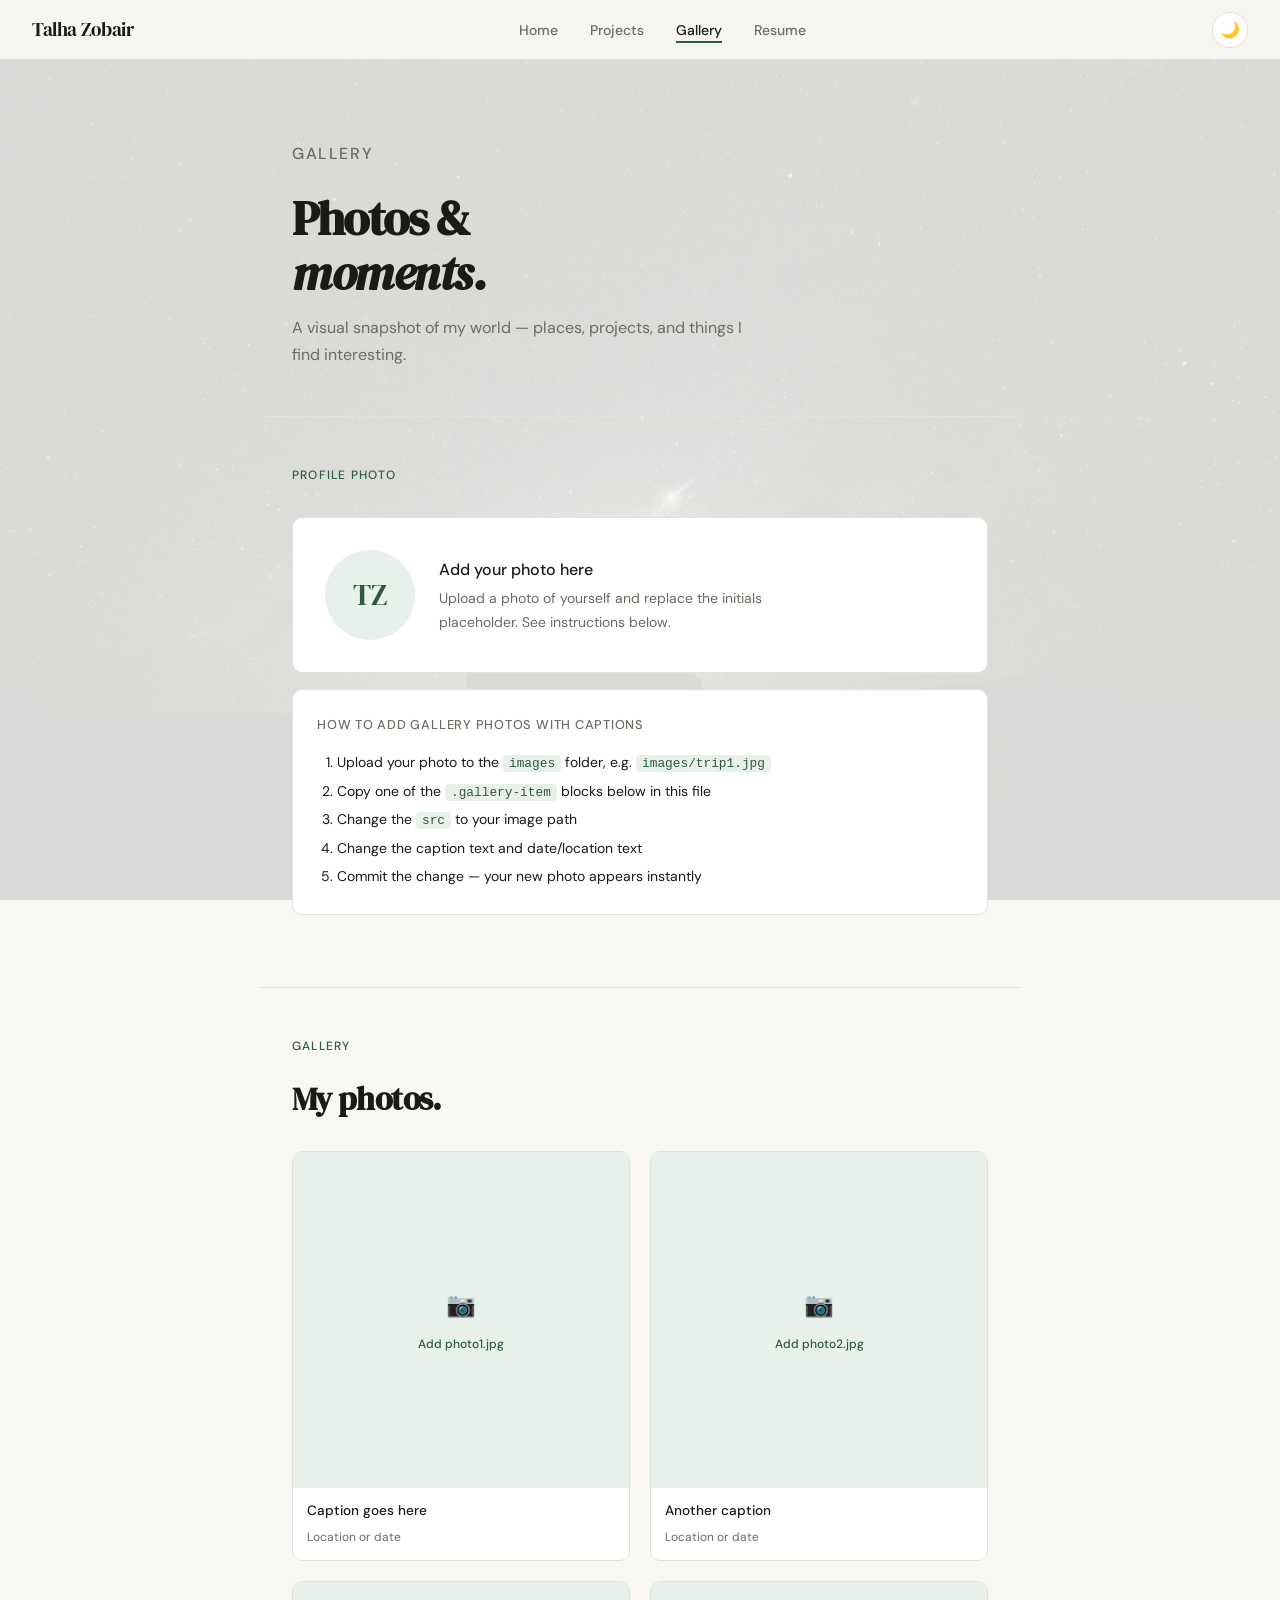
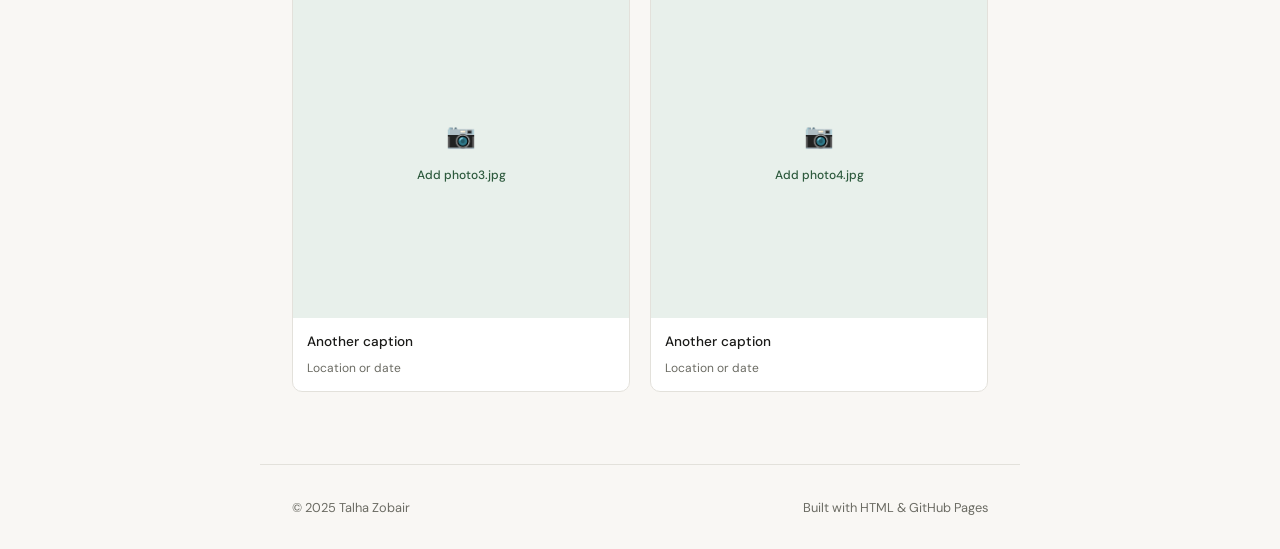
==== gallery.html @ 84e60049 "Add files via upload" ====
<!DOCTYPE html>
<html lang="en">
<head>
  <meta charset="UTF-8"/>
  <meta name="viewport" content="width=device-width, initial-scale=1.0"/>
  <title>Gallery — Talha Zobair</title>
  <link rel="preconnect" href="https://fonts.googleapis.com">
  <link href="https://fonts.googleapis.com/css2?family=DM+Serif+Display:ital@0;1&family=DM+Sans:opsz,wght@9..40,300;9..40,400;9..40,500&display=swap" rel="stylesheet">
  <link rel="stylesheet" href="style.css">
  <style>
    .gallery-grid {
      display: grid;
      grid-template-columns: repeat(auto-fill, minmax(220px, 1fr));
      gap: 1.25rem; margin-top: 2rem;
    }
    .gallery-item {
      background: var(--surface);
      border: 1px solid var(--border);
      border-radius: var(--radius);
      overflow: hidden;
      cursor: pointer;
      transition: transform 0.25s, border-color 0.2s;
    }
    .gallery-item:hover { transform: translateY(-3px); border-color: var(--accent); }
    .gallery-item .photo-box { aspect-ratio: 1; overflow: hidden; }
    .gallery-item img { width: 100%; height: 100%; object-fit: cover; display: block; }
    .gallery-caption { padding: 0.7rem 0.9rem; }
    .gallery-caption p { font-size: 0.85rem; color: var(--text); font-weight: 500; }
    .gallery-caption span { font-size: 0.75rem; color: var(--muted); }

    .gallery-placeholder {
      width: 100%; height: 100%;
      display: flex; flex-direction: column;
      align-items: center; justify-content: center;
      background: var(--accent-light); gap: 8px;
    }
    .gallery-placeholder span { font-size: 1.5rem; }
    .gallery-placeholder p { font-size: 0.75rem; color: var(--accent); font-weight: 500; }

    /* LIGHTBOX */
    .lightbox {
      display: none; position: fixed; inset: 0;
      background: rgba(0,0,0,0.88); z-index: 500;
      align-items: center; justify-content: center; padding: 2rem;
      flex-direction: column; gap: 1rem;
    }
    .lightbox.open { display: flex; }
    .lightbox img { max-width: 90vw; max-height: 78vh; border-radius: var(--radius); }
    .lightbox-caption { color: white; text-align: center; font-size: 0.95rem; max-width: 600px; }
    .lightbox-caption span { color: #aaa; font-size: 0.8rem; display: block; margin-top: 4px; }
    .lightbox-close {
      position: absolute; top: 1.5rem; right: 1.5rem;
      background: none; border: none; color: white;
      font-size: 1.5rem; cursor: pointer; padding: 4px;
    }

    .profile-section {
      background: var(--surface); border: 1px solid var(--border);
      border-radius: var(--radius); padding: 2rem;
      margin-top: 2rem; display: flex;
      align-items: center; gap: 1.5rem; flex-wrap: wrap;
    }
    .profile-initials {
      width: 90px; height: 90px; border-radius: 50%;
      background: var(--accent-light); flex-shrink: 0;
      display: flex; align-items: center; justify-content: center;
      font-family: 'DM Serif Display', serif;
      font-size: 1.8rem; color: var(--accent);
    }
    .profile-section-text h3 { font-size: 1rem; font-weight: 500; margin-bottom: 4px; }
    .profile-section-text p { font-size: 0.875rem; color: var(--muted); max-width: 380px; }
    .how-to {
      background: var(--surface); border: 1px solid var(--border);
      border-radius: var(--radius); padding: 1.5rem; margin-top: 1rem;
    }
    .how-to h4 { font-size: 0.8rem; font-weight: 500; letter-spacing: 0.06em; text-transform: uppercase; color: var(--muted); margin-bottom: 0.75rem; }
    .how-to ol { padding-left: 1.25rem; font-size: 0.875rem; color: var(--text); line-height: 2; }
    .how-to code { background: var(--accent-light); color: var(--accent); padding: 1px 6px; border-radius: 4px; font-size: 0.8rem; }
  </style>
</head>
<body>

  <nav>
    <a href="index.html" class="nav-logo">Talha Zobair</a>
    <ul class="nav-links" id="nav-links">
      <li><a href="index.html">Home</a></li>
      <li><a href="projects.html">Projects</a></li>
      <li><a href="gallery.html" class="active">Gallery</a></li>
      <li><a href="resume.html">Resume</a></li>
    </ul>
    <div class="nav-right">
      <button class="theme-toggle" id="theme-toggle" aria-label="Toggle dark mode">🌙</button>
      <button class="menu-toggle" id="menu-toggle" aria-label="Toggle menu">
        <span></span><span></span><span></span>
      </button>
    </div>
  </nav>

  <div class="page-transition" id="page-transition"></div>

  <div class="lightbox" id="lightbox">
    <button class="lightbox-close" id="lb-close">✕</button>
    <img src="" id="lb-img" alt="Photo"/>
    <div class="lightbox-caption" id="lb-caption"></div>
  </div>

  <main class="fade-in">

    <div class="page-hero">
      <p class="section-label">Gallery</p>
      <h1>Photos &<br><em>moments.</em></h1>
      <p>A visual snapshot of my world — places, projects, and things I find interesting.</p>
    </div>

    <section style="border-top: 1px solid var(--border); padding-top: 3rem;">
      <p class="section-label">Profile photo</p>
      <div class="profile-section">
        <!-- REPLACE with: <img src="images/me.jpg" class="profile-photo" alt="Talha"> -->
        <div class="profile-initials">TZ</div>
        <div class="profile-section-text">
          <h3>Add your photo here</h3>
          <p>Upload a photo of yourself and replace the initials placeholder. See instructions below.</p>
        </div>
      </div>

      <div class="how-to reveal">
        <h4>How to add gallery photos with captions</h4>
        <ol>
          <li>Upload your photo to the <code>images</code> folder, e.g. <code>images/trip1.jpg</code></li>
          <li>Copy one of the <code>.gallery-item</code> blocks below in this file</li>
          <li>Change the <code>src</code> to your image path</li>
          <li>Change the caption text and date/location text</li>
          <li>Commit the change — your new photo appears instantly</li>
        </ol>
      </div>
    </section>

    <section style="border-top: 1px solid var(--border); padding-top: 3rem;">
      <p class="section-label">Gallery</p>
      <h2>My photos.</h2>

      <div class="gallery-grid">

        <!-- EXAMPLE GALLERY ITEM — copy this block to add more photos -->
        <div class="gallery-item reveal" onclick="openLightbox('images/photo1.jpg', 'Caption goes here', 'Location or date')">
          <div class="photo-box">
            <img src="images/photo1.jpg" alt="Caption goes here"
                 onerror="this.parentElement.innerHTML='<div class=&quot;gallery-placeholder&quot;><span>📷</span><p>Add photo1.jpg</p></div>'">
          </div>
          <div class="gallery-caption">
            <p>Caption goes here</p>
            <span>Location or date</span>
          </div>
        </div>

        <div class="gallery-item reveal" onclick="openLightbox('images/photo2.jpg', 'Another caption', 'Location or date')">
          <div class="photo-box">
            <img src="images/photo2.jpg" alt="Another caption"
                 onerror="this.parentElement.innerHTML='<div class=&quot;gallery-placeholder&quot;><span>📷</span><p>Add photo2.jpg</p></div>'">
          </div>
          <div class="gallery-caption">
            <p>Another caption</p>
            <span>Location or date</span>
          </div>
        </div>

        <div class="gallery-item reveal" onclick="openLightbox('images/photo3.jpg', 'Another caption', 'Location or date')">
          <div class="photo-box">
            <img src="images/photo3.jpg" alt="Another caption"
                 onerror="this.parentElement.innerHTML='<div class=&quot;gallery-placeholder&quot;><span>📷</span><p>Add photo3.jpg</p></div>'">
          </div>
          <div class="gallery-caption">
            <p>Another caption</p>
            <span>Location or date</span>
          </div>
        </div>

        <div class="gallery-item reveal" onclick="openLightbox('images/photo4.jpg', 'Another caption', 'Location or date')">
          <div class="photo-box">
            <img src="images/photo4.jpg" alt="Another caption"
                 onerror="this.parentElement.innerHTML='<div class=&quot;gallery-placeholder&quot;><span>📷</span><p>Add photo4.jpg</p></div>'">
          </div>
          <div class="gallery-caption">
            <p>Another caption</p>
            <span>Location or date</span>
          </div>
        </div>

      </div>
    </section>

  </main>

  <footer>
    <span>© 2025 Talha Zobair</span>
    <span>Built with HTML & GitHub Pages</span>
  </footer>

  <script src="main.js"></script>
  <script>
    function openLightbox(src, caption, meta) {
      document.getElementById('lb-img').src = src;
      document.getElementById('lb-caption').innerHTML = caption + '<span>' + meta + '</span>';
      document.getElementById('lightbox').classList.add('open');
    }
    document.getElementById('lb-close').addEventListener('click', () => {
      document.getElementById('lightbox').classList.remove('open');
    });
    document.getElementById('lightbox').addEventListener('click', function(e) {
      if (e.target === this) this.classList.remove('open');
    });
  </script>
</body>
</html>
---- style.css ----
*, *::before, *::after { box-sizing: border-box; margin: 0; padding: 0; }

:root {
  --bg: #f9f7f4;
  --surface: #ffffff;
  --text: #1a1a18;
  --muted: #6b6b63;
  --accent: #2d5a3d;
  --accent-light: #e8f0eb;
  --border: #e3e1db;
  --radius: 10px;
}

[data-theme="dark"] {
  --bg: #15171a;
  --surface: #1d2024;
  --text: #f0efec;
  --muted: #9a9a93;
  --accent: #5fae7f;
  --accent-light: #213027;
  --border: #2c2f34;
}

body { transition: background-color 0.3s ease, color 0.3s ease; }
.nav-logo, h2, .hero-text h1, .page-hero h1, .project-card h3,
.resume-section h3, .about-card, .skill-item, .project-card,
.contact-inner, nav { transition: background-color 0.3s ease, border-color 0.3s ease, color 0.3s ease; }

/* THEME TOGGLE BUTTON */
.theme-toggle {
  background: var(--surface);
  border: 1px solid var(--border);
  border-radius: 100px;
  width: 36px; height: 36px;
  display: flex; align-items: center; justify-content: center;
  cursor: pointer;
  font-size: 16px;
  margin-left: 1.25rem;
  flex-shrink: 0;
  transition: border-color 0.2s, transform 0.2s;
}
.theme-toggle:hover { border-color: var(--accent); transform: rotate(15deg); }
.nav-right { display: flex; align-items: center; }

html { scroll-behavior: smooth; }

body {
  color: var(--text);
  font-family: 'DM Sans', sans-serif;
  font-weight: 400;
  line-height: 1.7;
  font-size: 16px;
  overflow-x: hidden;
  background-color: var(--bg);
  background-image: url('images/bg.jpg');
  background-size: cover;
  background-position: center;
  background-attachment: fixed;
  background-repeat: no-repeat;
}

body::before {
  content: '';
  position: fixed; inset: 0;
  background: rgba(249, 247, 244, 0.88);
  z-index: 0;
  pointer-events: none;
}
nav, main, footer { position: relative; z-index: 1; }

.page-transition {
  position: fixed; inset: 0;
  background: rgba(249,247,244,0.95);
  z-index: 9999; opacity: 0; pointer-events: none;
  transition: opacity 0.22s ease;
}
.page-transition.fading { opacity: 1; pointer-events: all; }

.fade-in { animation: fadeUp 0.45s ease 0.1s both; }
@keyframes fadeUp { from { opacity: 0; transform: translateY(14px); } to { opacity: 1; transform: none; } }

.reveal { opacity: 0; transform: translateY(20px); transition: opacity 0.5s ease, transform 0.5s ease; }
.reveal.visible { opacity: 1; transform: none; }

/* NAV */
nav {
  position: sticky; top: 0;
  background: rgba(249,247,244,0.93);
  backdrop-filter: blur(14px);
  border-bottom: 1px solid var(--border);
  z-index: 100; padding: 0 2rem;
  display: flex; align-items: center; justify-content: space-between;
  height: 60px;
}
.nav-logo { font-family: 'DM Serif Display', serif; font-size: 1.2rem; color: var(--text); text-decoration: none; letter-spacing: -0.02em; }
.nav-links { display: flex; gap: 2rem; list-style: none; }
.nav-links a { font-size: 0.875rem; font-weight: 500; color: var(--muted); text-decoration: none; transition: color 0.2s; position: relative; padding-bottom: 2px; }
.nav-links a::after { content: ''; position: absolute; bottom: -2px; left: 0; width: 0; height: 1.5px; background: var(--accent); transition: width 0.25s ease; }
.nav-links a:hover, .nav-links a.active { color: var(--text); }
.nav-links a.active::after, .nav-links a:hover::after { width: 100%; }

/* HERO — two column: text left, big photo right */
.hero { max-width: 980px; margin: 0 auto; padding: 6rem 2rem 5rem; }
.hero-flex {
  display: flex;
  align-items: center;
  justify-content: space-between;
  gap: 3rem;
}
.hero-text { flex: 1; min-width: 280px; }

.hero-tag {
  display: inline-flex; align-items: center; gap: 6px;
  font-size: 0.8rem; font-weight: 500;
  color: var(--accent); background: var(--accent-light);
  padding: 4px 12px; border-radius: 100px; margin-bottom: 1.5rem;
}
.hero-tag::before { content: ''; width: 6px; height: 6px; border-radius: 50%; background: var(--accent); }

.hero-text h1 {
  font-family: 'DM Serif Display', serif;
  font-size: clamp(2.4rem, 5vw, 3.6rem);
  line-height: 1.1; letter-spacing: -0.03em;
  color: var(--text); margin-bottom: 1rem;
}
.hero-text h1 em { font-style: italic; color: var(--accent); }

.hero-subtitle { font-size: 1.1rem; color: var(--text); margin-bottom: 0.5rem; font-weight: 400; min-height: 1.8rem; }
.cursor { display: inline-block; color: var(--accent); animation: blink 0.8s step-end infinite; font-weight: 300; }
@keyframes blink { 50% { opacity: 0; } }
.hero-desc { font-size: 1rem; color: var(--muted); max-width: 460px; margin-bottom: 2rem; line-height: 1.8; }
.hero-cta { display: flex; gap: 12px; flex-wrap: wrap; }

/* Large photo on the right */
.hero-photo-wrap {
  width: 230px; height: 230px;
  flex-shrink: 0;
  position: relative;
}
.hero-photo {
  width: 100%; height: 100%;
  border-radius: 50%;
  object-fit: cover;
  border: 4px solid var(--accent);
  box-shadow: 0 12px 30px rgba(45, 90, 61, 0.18);
  display: block;
}
.hero-photo-placeholder {
  display: none;
  width: 100%; height: 100%;
  border-radius: 50%;
  background: var(--accent-light);
  border: 4px solid var(--accent);
  align-items: center; justify-content: center;
  font-family: 'DM Serif Display', serif;
  font-size: 3rem; color: var(--accent);
  box-shadow: 0 12px 30px rgba(45, 90, 61, 0.18);
}

@media (max-width: 720px) {
  .hero-flex { flex-direction: column-reverse; text-align: center; gap: 2rem; }
  .hero-desc { margin-left: auto; margin-right: auto; }
  .hero-cta { justify-content: center; }
  .hero-photo-wrap { width: 170px; height: 170px; }
  .hero-photo-placeholder { font-size: 2.2rem; }
}

/* BUTTONS */
.btn { display: inline-block; padding: 10px 22px; border-radius: var(--radius); font-size: 0.875rem; font-weight: 500; text-decoration: none; transition: all 0.2s; cursor: pointer; border: none; }
.btn-primary { background: var(--text); color: var(--bg); }
.btn-primary:hover { background: #333; transform: translateY(-1px); }
.btn-outline { background: transparent; color: var(--text); border: 1px solid var(--border); }
.btn-outline:hover { background: var(--surface); transform: translateY(-1px); }

/* SECTIONS */
section { max-width: 760px; margin: 0 auto; padding: 4.5rem 2rem; border-top: 1px solid var(--border); }
.section-label { font-size: 0.75rem; font-weight: 500; letter-spacing: 0.1em; text-transform: uppercase; color: var(--accent); margin-bottom: 1.5rem; }
h2 { font-family: 'DM Serif Display', serif; font-size: 2rem; letter-spacing: -0.02em; line-height: 1.2; color: var(--text); margin-bottom: 1.25rem; }
.section-desc { color: var(--muted); max-width: 540px; margin-bottom: 2rem; line-height: 1.8; }

.page-hero { max-width: 760px; margin: 0 auto; padding: 5rem 2rem 3rem; }
.page-hero h1 { font-family: 'DM Serif Display', serif; font-size: clamp(2rem, 5vw, 3rem); letter-spacing: -0.03em; color: var(--text); margin-bottom: 0.75rem; line-height: 1.15; }
.page-hero p { color: var(--muted); font-size: 1rem; max-width: 480px; }

/* ABOUT */
.about-grid { display: grid; grid-template-columns: 1fr 1fr; gap: 1rem; margin-top: 2rem; }
.about-card { background: var(--surface); border: 1px solid var(--border); border-radius: var(--radius); padding: 1.25rem 1.5rem; }
.about-card h3 { font-size: 0.78rem; font-weight: 500; letter-spacing: 0.06em; text-transform: uppercase; color: var(--muted); margin-bottom: 0.6rem; }
.about-card p { font-size: 0.925rem; color: var(--text); line-height: 1.7; }

/* SKILLS */
.skills-grid { display: grid; grid-template-columns: repeat(auto-fill, minmax(200px, 1fr)); gap: 1rem; margin-top: 2rem; }
.skill-item { background: var(--surface); border: 1px solid var(--border); border-radius: var(--radius); padding: 1.1rem 1.25rem; display: flex; align-items: flex-start; gap: 12px; transition: border-color 0.2s, transform 0.2s; }
.skill-item:hover { border-color: var(--accent); transform: translateY(-2px); }
.skill-icon { width: 34px; height: 34px; border-radius: 8px; background: var(--accent-light); display: flex; align-items: center; justify-content: center; flex-shrink: 0; font-size: 15px; }
.skill-item h4 { font-size: 0.875rem; font-weight: 500; color: var(--text); margin-bottom: 2px; }
.skill-item p { font-size: 0.78rem; color: var(--muted); line-height: 1.5; }

/* PROJECTS */
.projects-list { margin-top: 2rem; display: flex; flex-direction: column; gap: 1rem; }
.project-card { background: var(--surface); border: 1px solid var(--border); border-radius: var(--radius); padding: 1.4rem 1.6rem; display: flex; justify-content: space-between; align-items: flex-start; gap: 1.5rem; transition: border-color 0.2s, transform 0.2s; text-decoration: none; color: inherit; }
.project-card:hover { border-color: var(--accent); transform: translateY(-2px); }
.project-card h3 { font-family: 'DM Serif Display', serif; font-size: 1.15rem; color: var(--text); margin-bottom: 0.4rem; letter-spacing: -0.01em; }
.project-card p { font-size: 0.875rem; color: var(--muted); line-height: 1.6; max-width: 460px; }
.project-tags { display: flex; gap: 6px; flex-wrap: wrap; margin-top: 0.75rem; }
.tag { font-size: 0.72rem; font-weight: 500; padding: 3px 10px; border-radius: 100px; background: var(--accent-light); color: var(--accent); }
.project-arrow { font-size: 1.1rem; color: var(--muted); flex-shrink: 0; margin-top: 2px; transition: transform 0.2s, color 0.2s; }
.project-card:hover .project-arrow { transform: translate(2px, -2px); color: var(--accent); }

/* CONTACT */
.contact-inner { background: var(--surface); border: 1px solid var(--border); border-radius: var(--radius); padding: 2.5rem; margin-top: 2rem; }
.contact-inner p { color: var(--muted); font-size: 1rem; margin-bottom: 1.75rem; max-width: 420px; }
.social-links { display: flex; gap: 10px; flex-wrap: wrap; }
.social-link { display: inline-flex; align-items: center; gap: 7px; padding: 8px 16px; border: 1px solid var(--border); border-radius: var(--radius); font-size: 0.85rem; font-weight: 500; color: var(--text); text-decoration: none; background: var(--bg); transition: all 0.2s; }
.social-link:hover { background: var(--surface); border-color: var(--accent); color: var(--accent); }

/* RESUME */
.resume-section { margin-bottom: 2.5rem; }
.resume-section h3 { font-family: 'DM Serif Display', serif; font-size: 1.3rem; margin-bottom: 1rem; padding-bottom: 0.5rem; border-bottom: 1px solid var(--border); }
.resume-item { margin-bottom: 1.25rem; }
.resume-item-header { display: flex; justify-content: space-between; align-items: baseline; flex-wrap: wrap; gap: 4px; }
.resume-item-header strong { font-weight: 500; font-size: 0.95rem; }
.resume-item-header span { font-size: 0.8rem; color: var(--muted); }
.resume-item p { font-size: 0.875rem; color: var(--muted); margin-top: 4px; }
.resume-item ul { font-size: 0.875rem; color: var(--muted); padding-left: 1.25rem; margin-top: 4px; }
.resume-item ul li { margin-bottom: 3px; }

/* GALLERY / PROFILE */
.profile-wrap { display: flex; align-items: flex-start; gap: 2rem; margin-bottom: 2.5rem; flex-wrap: wrap; }
.profile-photo { width: 110px; height: 110px; border-radius: 50%; object-fit: cover; border: 3px solid var(--accent-light); flex-shrink: 0; }
.profile-initials { width: 110px; height: 110px; border-radius: 50%; background: var(--accent-light); flex-shrink: 0; display: flex; align-items: center; justify-content: center; font-family: 'DM Serif Display', serif; font-size: 2rem; color: var(--accent); }

footer { max-width: 760px; margin: 0 auto; padding: 2rem; border-top: 1px solid var(--border); font-size: 0.8rem; color: var(--muted); display: flex; justify-content: space-between; align-items: center; }

.menu-toggle { display: none; background: none; border: none; cursor: pointer; padding: 4px; }
@media (max-width: 600px) {
  .menu-toggle { display: flex; flex-direction: column; gap: 5px; }
  .menu-toggle span { display: block; width: 22px; height: 1.5px; background: var(--text); }
  .nav-links { display: none; flex-direction: column; position: absolute; top: 60px; left: 0; right: 0; background: var(--bg); border-bottom: 1px solid var(--border); padding: 1rem 2rem; gap: 1rem; }
  .nav-links.open { display: flex; }
  .about-grid { grid-template-columns: 1fr; }
  .profile-wrap { flex-direction: column; }
}
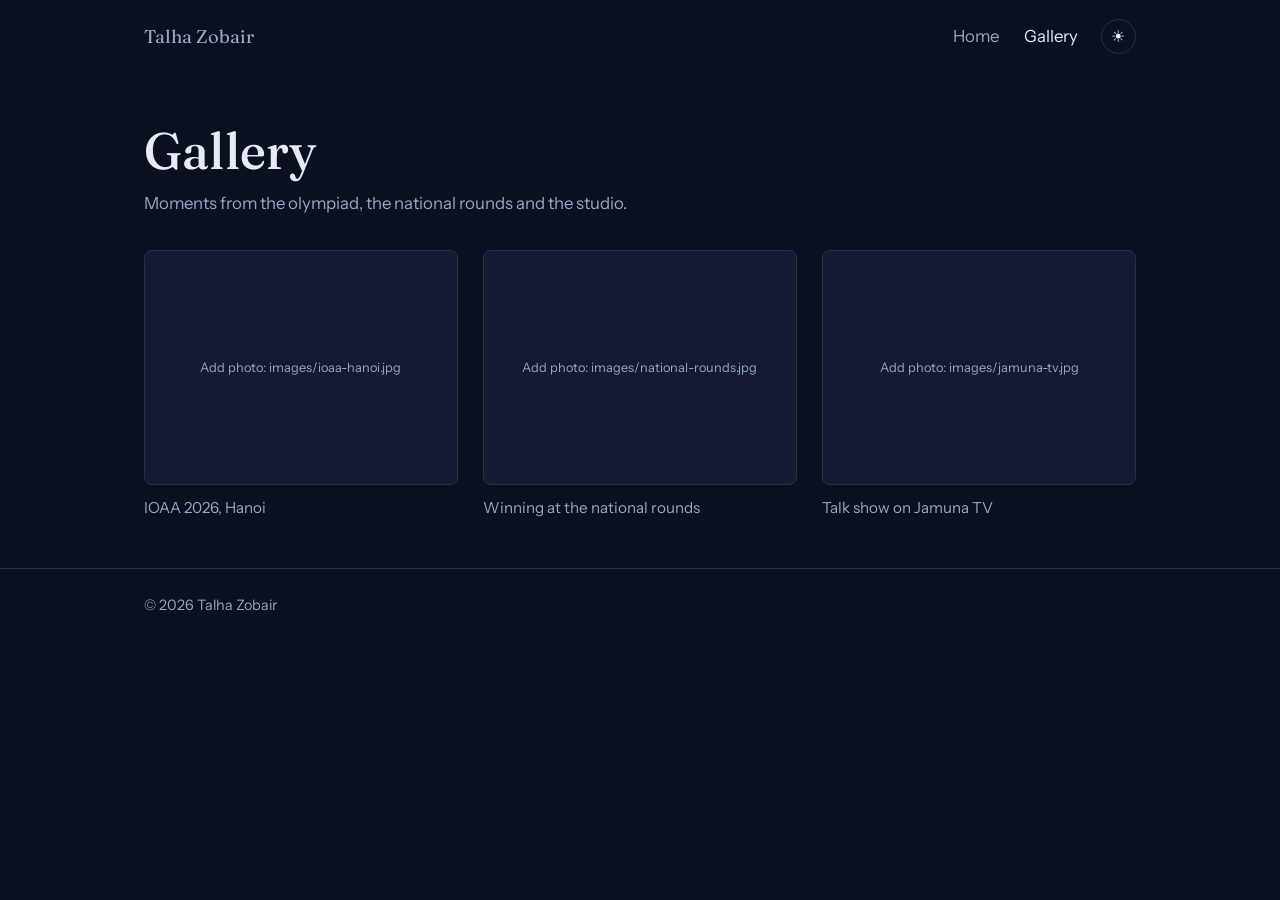
==== commit 807317df: "Add files via upload" ====
--- a/gallery.html
+++ b/gallery.html
@@ -1,214 +1,51 @@
 <!DOCTYPE html>
-<html lang="en">
+<html lang="en" data-theme="dark">
 <head>
-  <meta charset="UTF-8"/>
-  <meta name="viewport" content="width=device-width, initial-scale=1.0"/>
-  <title>Gallery — Talha Zobair</title>
-  <link rel="preconnect" href="https://fonts.googleapis.com">
-  <link href="https://fonts.googleapis.com/css2?family=DM+Serif+Display:ital@0;1&family=DM+Sans:opsz,wght@9..40,300;9..40,400;9..40,500&display=swap" rel="stylesheet">
-  <link rel="stylesheet" href="style.css">
-  <style>
-    .gallery-grid {
-      display: grid;
-      grid-template-columns: repeat(auto-fill, minmax(220px, 1fr));
-      gap: 1.25rem; margin-top: 2rem;
-    }
-    .gallery-item {
-      background: var(--surface);
-      border: 1px solid var(--border);
-      border-radius: var(--radius);
-      overflow: hidden;
-      cursor: pointer;
-      transition: transform 0.25s, border-color 0.2s;
-    }
-    .gallery-item:hover { transform: translateY(-3px); border-color: var(--accent); }
-    .gallery-item .photo-box { aspect-ratio: 1; overflow: hidden; }
-    .gallery-item img { width: 100%; height: 100%; object-fit: cover; display: block; }
-    .gallery-caption { padding: 0.7rem 0.9rem; }
-    .gallery-caption p { font-size: 0.85rem; color: var(--text); font-weight: 500; }
-    .gallery-caption span { font-size: 0.75rem; color: var(--muted); }
-
-    .gallery-placeholder {
-      width: 100%; height: 100%;
-      display: flex; flex-direction: column;
-      align-items: center; justify-content: center;
-      background: var(--accent-light); gap: 8px;
-    }
-    .gallery-placeholder span { font-size: 1.5rem; }
-    .gallery-placeholder p { font-size: 0.75rem; color: var(--accent); font-weight: 500; }
-
-    /* LIGHTBOX */
-    .lightbox {
-      display: none; position: fixed; inset: 0;
-      background: rgba(0,0,0,0.88); z-index: 500;
-      align-items: center; justify-content: center; padding: 2rem;
-      flex-direction: column; gap: 1rem;
-    }
-    .lightbox.open { display: flex; }
-    .lightbox img { max-width: 90vw; max-height: 78vh; border-radius: var(--radius); }
-    .lightbox-caption { color: white; text-align: center; font-size: 0.95rem; max-width: 600px; }
-    .lightbox-caption span { color: #aaa; font-size: 0.8rem; display: block; margin-top: 4px; }
-    .lightbox-close {
-      position: absolute; top: 1.5rem; right: 1.5rem;
-      background: none; border: none; color: white;
-      font-size: 1.5rem; cursor: pointer; padding: 4px;
-    }
-
-    .profile-section {
-      background: var(--surface); border: 1px solid var(--border);
-      border-radius: var(--radius); padding: 2rem;
-      margin-top: 2rem; display: flex;
-      align-items: center; gap: 1.5rem; flex-wrap: wrap;
-    }
-    .profile-initials {
-      width: 90px; height: 90px; border-radius: 50%;
-      background: var(--accent-light); flex-shrink: 0;
-      display: flex; align-items: center; justify-content: center;
-      font-family: 'DM Serif Display', serif;
-      font-size: 1.8rem; color: var(--accent);
-    }
-    .profile-section-text h3 { font-size: 1rem; font-weight: 500; margin-bottom: 4px; }
-    .profile-section-text p { font-size: 0.875rem; color: var(--muted); max-width: 380px; }
-    .how-to {
-      background: var(--surface); border: 1px solid var(--border);
-      border-radius: var(--radius); padding: 1.5rem; margin-top: 1rem;
-    }
-    .how-to h4 { font-size: 0.8rem; font-weight: 500; letter-spacing: 0.06em; text-transform: uppercase; color: var(--muted); margin-bottom: 0.75rem; }
-    .how-to ol { padding-left: 1.25rem; font-size: 0.875rem; color: var(--text); line-height: 2; }
-    .how-to code { background: var(--accent-light); color: var(--accent); padding: 1px 6px; border-radius: 4px; font-size: 0.8rem; }
-  </style>
+<meta charset="UTF-8">
+<meta name="viewport" content="width=device-width, initial-scale=1">
+<title>Gallery · Talha Zobair</title>
+<meta name="description" content="Photos from IOAA 2026 in Hanoi, the national rounds and a Jamuna TV talk show.">
+<link rel="icon" href="data:image/svg+xml,<svg xmlns=%22http://www.w3.org/2000/svg%22 viewBox=%220 0 100 100%22><text y=%22.9em%22 font-size=%2290%22>✦</text></svg>">
+<link rel="preconnect" href="https://fonts.googleapis.com">
+<link href="https://fonts.googleapis.com/css2?family=Fraunces:opsz,wght@9..144,400;9..144,500&family=Instrument+Sans:wght@400;500&display=swap" rel="stylesheet">
+<link rel="stylesheet" href="style.css">
+<script>try{document.documentElement.dataset.theme=localStorage.getItem('theme')||'dark'}catch(e){}</script>
 </head>
 <body>
+<div class="wrap">
+<nav>
+  <a href="index.html" class="logo">Talha Zobair</a>
+  <div class="nav-r">
+    <ul>
+      <li><a href="index.html">Home</a></li>
+      <li><a href="gallery.html" class="active">Gallery</a></li>
+    </ul>
+    <button id="theme-toggle" aria-label="Switch theme"></button>
+  </div>
+</nav>
 
-  <nav>
-    <a href="index.html" class="nav-logo">Talha Zobair</a>
-    <ul class="nav-links" id="nav-links">
-      <li><a href="index.html">Home</a></li>
-      <li><a href="projects.html">Projects</a></li>
-      <li><a href="gallery.html" class="active">Gallery</a></li>
-      <li><a href="resume.html">Resume</a></li>
-    </ul>
-    <div class="nav-right">
-      <button class="theme-toggle" id="theme-toggle" aria-label="Toggle dark mode">🌙</button>
-      <button class="menu-toggle" id="menu-toggle" aria-label="Toggle menu">
-        <span></span><span></span><span></span>
-      </button>
-    </div>
-  </nav>
+<div class="page-head">
+  <h1>Gallery</h1>
+  <p>Moments from the olympiad, the national rounds and the studio.</p>
+</div>
 
-  <div class="page-transition" id="page-transition"></div>
+<div class="grid">
+  <figure>
+    <div class="frame" data-file="images/ioaa-hanoi.jpg"><img src="images/ioaa-hanoi.jpg" alt="Talha at IOAA 2026 in Hanoi" onerror="this.remove()"></div>
+    <figcaption>IOAA 2026, Hanoi</figcaption>
+  </figure>
+  <figure>
+    <div class="frame" data-file="images/national-rounds.jpg"><img src="images/national-rounds.jpg" alt="Talha winning at the national rounds" onerror="this.remove()"></div>
+    <figcaption>Winning at the national rounds</figcaption>
+  </figure>
+  <figure>
+    <div class="frame" data-file="images/jamuna-tv.jpg"><img src="images/jamuna-tv.jpg" alt="Talha on a Jamuna TV talk show" onerror="this.remove()"></div>
+    <figcaption>Talk show on Jamuna TV</figcaption>
+  </figure>
+</div>
+</div>
 
-  <div class="lightbox" id="lightbox">
-    <button class="lightbox-close" id="lb-close">✕</button>
-    <img src="" id="lb-img" alt="Photo"/>
-    <div class="lightbox-caption" id="lb-caption"></div>
-  </div>
-
-  <main class="fade-in">
-
-    <div class="page-hero">
-      <p class="section-label">Gallery</p>
-      <h1>Photos &<br><em>moments.</em></h1>
-      <p>A visual snapshot of my world — places, projects, and things I find interesting.</p>
-    </div>
-
-    <section style="border-top: 1px solid var(--border); padding-top: 3rem;">
-      <p class="section-label">Profile photo</p>
-      <div class="profile-section">
-        <!-- REPLACE with: <img src="images/me.jpg" class="profile-photo" alt="Talha"> -->
-        <div class="profile-initials">TZ</div>
-        <div class="profile-section-text">
-          <h3>Add your photo here</h3>
-          <p>Upload a photo of yourself and replace the initials placeholder. See instructions below.</p>
-        </div>
-      </div>
-
-      <div class="how-to reveal">
-        <h4>How to add gallery photos with captions</h4>
-        <ol>
-          <li>Upload your photo to the <code>images</code> folder, e.g. <code>images/trip1.jpg</code></li>
-          <li>Copy one of the <code>.gallery-item</code> blocks below in this file</li>
-          <li>Change the <code>src</code> to your image path</li>
-          <li>Change the caption text and date/location text</li>
-          <li>Commit the change — your new photo appears instantly</li>
-        </ol>
-      </div>
-    </section>
-
-    <section style="border-top: 1px solid var(--border); padding-top: 3rem;">
-      <p class="section-label">Gallery</p>
-      <h2>My photos.</h2>
-
-      <div class="gallery-grid">
-
-        <!-- EXAMPLE GALLERY ITEM — copy this block to add more photos -->
-        <div class="gallery-item reveal" onclick="openLightbox('images/photo1.jpg', 'Caption goes here', 'Location or date')">
-          <div class="photo-box">
-            <img src="images/photo1.jpg" alt="Caption goes here"
-                 onerror="this.parentElement.innerHTML='<div class=&quot;gallery-placeholder&quot;><span>📷</span><p>Add photo1.jpg</p></div>'">
-          </div>
-          <div class="gallery-caption">
-            <p>Caption goes here</p>
-            <span>Location or date</span>
-          </div>
-        </div>
-
-        <div class="gallery-item reveal" onclick="openLightbox('images/photo2.jpg', 'Another caption', 'Location or date')">
-          <div class="photo-box">
-            <img src="images/photo2.jpg" alt="Another caption"
-                 onerror="this.parentElement.innerHTML='<div class=&quot;gallery-placeholder&quot;><span>📷</span><p>Add photo2.jpg</p></div>'">
-          </div>
-          <div class="gallery-caption">
-            <p>Another caption</p>
-            <span>Location or date</span>
-          </div>
-        </div>
-
-        <div class="gallery-item reveal" onclick="openLightbox('images/photo3.jpg', 'Another caption', 'Location or date')">
-          <div class="photo-box">
-            <img src="images/photo3.jpg" alt="Another caption"
-                 onerror="this.parentElement.innerHTML='<div class=&quot;gallery-placeholder&quot;><span>📷</span><p>Add photo3.jpg</p></div>'">
-          </div>
-          <div class="gallery-caption">
-            <p>Another caption</p>
-            <span>Location or date</span>
-          </div>
-        </div>
-
-        <div class="gallery-item reveal" onclick="openLightbox('images/photo4.jpg', 'Another caption', 'Location or date')">
-          <div class="photo-box">
-            <img src="images/photo4.jpg" alt="Another caption"
-                 onerror="this.parentElement.innerHTML='<div class=&quot;gallery-placeholder&quot;><span>📷</span><p>Add photo4.jpg</p></div>'">
-          </div>
-          <div class="gallery-caption">
-            <p>Another caption</p>
-            <span>Location or date</span>
-          </div>
-        </div>
-
-      </div>
-    </section>
-
-  </main>
-
-  <footer>
-    <span>© 2025 Talha Zobair</span>
-    <span>Built with HTML & GitHub Pages</span>
-  </footer>
-
-  <script src="main.js"></script>
-  <script>
-    function openLightbox(src, caption, meta) {
-      document.getElementById('lb-img').src = src;
-      document.getElementById('lb-caption').innerHTML = caption + '<span>' + meta + '</span>';
-      document.getElementById('lightbox').classList.add('open');
-    }
-    document.getElementById('lb-close').addEventListener('click', () => {
-      document.getElementById('lightbox').classList.remove('open');
-    });
-    document.getElementById('lightbox').addEventListener('click', function(e) {
-      if (e.target === this) this.classList.remove('open');
-    });
-  </script>
+<footer><div class="wrap">© 2026 Talha Zobair</div></footer>
+<script src="main.js"></script>
 </body>
 </html>
--- a/style.css
+++ b/style.css
@@ -1,243 +1,46 @@
-*, *::before, *::after { box-sizing: border-box; margin: 0; padding: 0; }
-
-:root {
-  --bg: #f9f7f4;
-  --surface: #ffffff;
-  --text: #1a1a18;
-  --muted: #6b6b63;
-  --accent: #2d5a3d;
-  --accent-light: #e8f0eb;
-  --border: #e3e1db;
-  --radius: 10px;
-}
-
-[data-theme="dark"] {
-  --bg: #15171a;
-  --surface: #1d2024;
-  --text: #f0efec;
-  --muted: #9a9a93;
-  --accent: #5fae7f;
-  --accent-light: #213027;
-  --border: #2c2f34;
-}
-
-body { transition: background-color 0.3s ease, color 0.3s ease; }
-.nav-logo, h2, .hero-text h1, .page-hero h1, .project-card h3,
-.resume-section h3, .about-card, .skill-item, .project-card,
-.contact-inner, nav { transition: background-color 0.3s ease, border-color 0.3s ease, color 0.3s ease; }
-
-/* THEME TOGGLE BUTTON */
-.theme-toggle {
-  background: var(--surface);
-  border: 1px solid var(--border);
-  border-radius: 100px;
-  width: 36px; height: 36px;
-  display: flex; align-items: center; justify-content: center;
-  cursor: pointer;
-  font-size: 16px;
-  margin-left: 1.25rem;
-  flex-shrink: 0;
-  transition: border-color 0.2s, transform 0.2s;
-}
-.theme-toggle:hover { border-color: var(--accent); transform: rotate(15deg); }
-.nav-right { display: flex; align-items: center; }
-
-html { scroll-behavior: smooth; }
-
-body {
-  color: var(--text);
-  font-family: 'DM Sans', sans-serif;
-  font-weight: 400;
-  line-height: 1.7;
-  font-size: 16px;
-  overflow-x: hidden;
-  background-color: var(--bg);
-  background-image: url('images/bg.jpg');
-  background-size: cover;
-  background-position: center;
-  background-attachment: fixed;
-  background-repeat: no-repeat;
-}
-
-body::before {
-  content: '';
-  position: fixed; inset: 0;
-  background: rgba(249, 247, 244, 0.88);
-  z-index: 0;
-  pointer-events: none;
-}
-nav, main, footer { position: relative; z-index: 1; }
-
-.page-transition {
-  position: fixed; inset: 0;
-  background: rgba(249,247,244,0.95);
-  z-index: 9999; opacity: 0; pointer-events: none;
-  transition: opacity 0.22s ease;
-}
-.page-transition.fading { opacity: 1; pointer-events: all; }
-
-.fade-in { animation: fadeUp 0.45s ease 0.1s both; }
-@keyframes fadeUp { from { opacity: 0; transform: translateY(14px); } to { opacity: 1; transform: none; } }
-
-.reveal { opacity: 0; transform: translateY(20px); transition: opacity 0.5s ease, transform 0.5s ease; }
-.reveal.visible { opacity: 1; transform: none; }
-
-/* NAV */
-nav {
-  position: sticky; top: 0;
-  background: rgba(249,247,244,0.93);
-  backdrop-filter: blur(14px);
-  border-bottom: 1px solid var(--border);
-  z-index: 100; padding: 0 2rem;
-  display: flex; align-items: center; justify-content: space-between;
-  height: 60px;
-}
-.nav-logo { font-family: 'DM Serif Display', serif; font-size: 1.2rem; color: var(--text); text-decoration: none; letter-spacing: -0.02em; }
-.nav-links { display: flex; gap: 2rem; list-style: none; }
-.nav-links a { font-size: 0.875rem; font-weight: 500; color: var(--muted); text-decoration: none; transition: color 0.2s; position: relative; padding-bottom: 2px; }
-.nav-links a::after { content: ''; position: absolute; bottom: -2px; left: 0; width: 0; height: 1.5px; background: var(--accent); transition: width 0.25s ease; }
-.nav-links a:hover, .nav-links a.active { color: var(--text); }
-.nav-links a.active::after, .nav-links a:hover::after { width: 100%; }
-
-/* HERO — two column: text left, big photo right */
-.hero { max-width: 980px; margin: 0 auto; padding: 6rem 2rem 5rem; }
-.hero-flex {
-  display: flex;
-  align-items: center;
-  justify-content: space-between;
-  gap: 3rem;
-}
-.hero-text { flex: 1; min-width: 280px; }
-
-.hero-tag {
-  display: inline-flex; align-items: center; gap: 6px;
-  font-size: 0.8rem; font-weight: 500;
-  color: var(--accent); background: var(--accent-light);
-  padding: 4px 12px; border-radius: 100px; margin-bottom: 1.5rem;
-}
-.hero-tag::before { content: ''; width: 6px; height: 6px; border-radius: 50%; background: var(--accent); }
-
-.hero-text h1 {
-  font-family: 'DM Serif Display', serif;
-  font-size: clamp(2.4rem, 5vw, 3.6rem);
-  line-height: 1.1; letter-spacing: -0.03em;
-  color: var(--text); margin-bottom: 1rem;
-}
-.hero-text h1 em { font-style: italic; color: var(--accent); }
-
-.hero-subtitle { font-size: 1.1rem; color: var(--text); margin-bottom: 0.5rem; font-weight: 400; min-height: 1.8rem; }
-.cursor { display: inline-block; color: var(--accent); animation: blink 0.8s step-end infinite; font-weight: 300; }
-@keyframes blink { 50% { opacity: 0; } }
-.hero-desc { font-size: 1rem; color: var(--muted); max-width: 460px; margin-bottom: 2rem; line-height: 1.8; }
-.hero-cta { display: flex; gap: 12px; flex-wrap: wrap; }
-
-/* Large photo on the right */
-.hero-photo-wrap {
-  width: 230px; height: 230px;
-  flex-shrink: 0;
-  position: relative;
-}
-.hero-photo {
-  width: 100%; height: 100%;
-  border-radius: 50%;
-  object-fit: cover;
-  border: 4px solid var(--accent);
-  box-shadow: 0 12px 30px rgba(45, 90, 61, 0.18);
-  display: block;
-}
-.hero-photo-placeholder {
-  display: none;
-  width: 100%; height: 100%;
-  border-radius: 50%;
-  background: var(--accent-light);
-  border: 4px solid var(--accent);
-  align-items: center; justify-content: center;
-  font-family: 'DM Serif Display', serif;
-  font-size: 3rem; color: var(--accent);
-  box-shadow: 0 12px 30px rgba(45, 90, 61, 0.18);
-}
-
-@media (max-width: 720px) {
-  .hero-flex { flex-direction: column-reverse; text-align: center; gap: 2rem; }
-  .hero-desc { margin-left: auto; margin-right: auto; }
-  .hero-cta { justify-content: center; }
-  .hero-photo-wrap { width: 170px; height: 170px; }
-  .hero-photo-placeholder { font-size: 2.2rem; }
-}
-
-/* BUTTONS */
-.btn { display: inline-block; padding: 10px 22px; border-radius: var(--radius); font-size: 0.875rem; font-weight: 500; text-decoration: none; transition: all 0.2s; cursor: pointer; border: none; }
-.btn-primary { background: var(--text); color: var(--bg); }
-.btn-primary:hover { background: #333; transform: translateY(-1px); }
-.btn-outline { background: transparent; color: var(--text); border: 1px solid var(--border); }
-.btn-outline:hover { background: var(--surface); transform: translateY(-1px); }
-
-/* SECTIONS */
-section { max-width: 760px; margin: 0 auto; padding: 4.5rem 2rem; border-top: 1px solid var(--border); }
-.section-label { font-size: 0.75rem; font-weight: 500; letter-spacing: 0.1em; text-transform: uppercase; color: var(--accent); margin-bottom: 1.5rem; }
-h2 { font-family: 'DM Serif Display', serif; font-size: 2rem; letter-spacing: -0.02em; line-height: 1.2; color: var(--text); margin-bottom: 1.25rem; }
-.section-desc { color: var(--muted); max-width: 540px; margin-bottom: 2rem; line-height: 1.8; }
-
-.page-hero { max-width: 760px; margin: 0 auto; padding: 5rem 2rem 3rem; }
-.page-hero h1 { font-family: 'DM Serif Display', serif; font-size: clamp(2rem, 5vw, 3rem); letter-spacing: -0.03em; color: var(--text); margin-bottom: 0.75rem; line-height: 1.15; }
-.page-hero p { color: var(--muted); font-size: 1rem; max-width: 480px; }
-
-/* ABOUT */
-.about-grid { display: grid; grid-template-columns: 1fr 1fr; gap: 1rem; margin-top: 2rem; }
-.about-card { background: var(--surface); border: 1px solid var(--border); border-radius: var(--radius); padding: 1.25rem 1.5rem; }
-.about-card h3 { font-size: 0.78rem; font-weight: 500; letter-spacing: 0.06em; text-transform: uppercase; color: var(--muted); margin-bottom: 0.6rem; }
-.about-card p { font-size: 0.925rem; color: var(--text); line-height: 1.7; }
-
-/* SKILLS */
-.skills-grid { display: grid; grid-template-columns: repeat(auto-fill, minmax(200px, 1fr)); gap: 1rem; margin-top: 2rem; }
-.skill-item { background: var(--surface); border: 1px solid var(--border); border-radius: var(--radius); padding: 1.1rem 1.25rem; display: flex; align-items: flex-start; gap: 12px; transition: border-color 0.2s, transform 0.2s; }
-.skill-item:hover { border-color: var(--accent); transform: translateY(-2px); }
-.skill-icon { width: 34px; height: 34px; border-radius: 8px; background: var(--accent-light); display: flex; align-items: center; justify-content: center; flex-shrink: 0; font-size: 15px; }
-.skill-item h4 { font-size: 0.875rem; font-weight: 500; color: var(--text); margin-bottom: 2px; }
-.skill-item p { font-size: 0.78rem; color: var(--muted); line-height: 1.5; }
-
-/* PROJECTS */
-.projects-list { margin-top: 2rem; display: flex; flex-direction: column; gap: 1rem; }
-.project-card { background: var(--surface); border: 1px solid var(--border); border-radius: var(--radius); padding: 1.4rem 1.6rem; display: flex; justify-content: space-between; align-items: flex-start; gap: 1.5rem; transition: border-color 0.2s, transform 0.2s; text-decoration: none; color: inherit; }
-.project-card:hover { border-color: var(--accent); transform: translateY(-2px); }
-.project-card h3 { font-family: 'DM Serif Display', serif; font-size: 1.15rem; color: var(--text); margin-bottom: 0.4rem; letter-spacing: -0.01em; }
-.project-card p { font-size: 0.875rem; color: var(--muted); line-height: 1.6; max-width: 460px; }
-.project-tags { display: flex; gap: 6px; flex-wrap: wrap; margin-top: 0.75rem; }
-.tag { font-size: 0.72rem; font-weight: 500; padding: 3px 10px; border-radius: 100px; background: var(--accent-light); color: var(--accent); }
-.project-arrow { font-size: 1.1rem; color: var(--muted); flex-shrink: 0; margin-top: 2px; transition: transform 0.2s, color 0.2s; }
-.project-card:hover .project-arrow { transform: translate(2px, -2px); color: var(--accent); }
-
-/* CONTACT */
-.contact-inner { background: var(--surface); border: 1px solid var(--border); border-radius: var(--radius); padding: 2.5rem; margin-top: 2rem; }
-.contact-inner p { color: var(--muted); font-size: 1rem; margin-bottom: 1.75rem; max-width: 420px; }
-.social-links { display: flex; gap: 10px; flex-wrap: wrap; }
-.social-link { display: inline-flex; align-items: center; gap: 7px; padding: 8px 16px; border: 1px solid var(--border); border-radius: var(--radius); font-size: 0.85rem; font-weight: 500; color: var(--text); text-decoration: none; background: var(--bg); transition: all 0.2s; }
-.social-link:hover { background: var(--surface); border-color: var(--accent); color: var(--accent); }
-
-/* RESUME */
-.resume-section { margin-bottom: 2.5rem; }
-.resume-section h3 { font-family: 'DM Serif Display', serif; font-size: 1.3rem; margin-bottom: 1rem; padding-bottom: 0.5rem; border-bottom: 1px solid var(--border); }
-.resume-item { margin-bottom: 1.25rem; }
-.resume-item-header { display: flex; justify-content: space-between; align-items: baseline; flex-wrap: wrap; gap: 4px; }
-.resume-item-header strong { font-weight: 500; font-size: 0.95rem; }
-.resume-item-header span { font-size: 0.8rem; color: var(--muted); }
-.resume-item p { font-size: 0.875rem; color: var(--muted); margin-top: 4px; }
-.resume-item ul { font-size: 0.875rem; color: var(--muted); padding-left: 1.25rem; margin-top: 4px; }
-.resume-item ul li { margin-bottom: 3px; }
-
-/* GALLERY / PROFILE */
-.profile-wrap { display: flex; align-items: flex-start; gap: 2rem; margin-bottom: 2.5rem; flex-wrap: wrap; }
-.profile-photo { width: 110px; height: 110px; border-radius: 50%; object-fit: cover; border: 3px solid var(--accent-light); flex-shrink: 0; }
-.profile-initials { width: 110px; height: 110px; border-radius: 50%; background: var(--accent-light); flex-shrink: 0; display: flex; align-items: center; justify-content: center; font-family: 'DM Serif Display', serif; font-size: 2rem; color: var(--accent); }
-
-footer { max-width: 760px; margin: 0 auto; padding: 2rem; border-top: 1px solid var(--border); font-size: 0.8rem; color: var(--muted); display: flex; justify-content: space-between; align-items: center; }
-
-.menu-toggle { display: none; background: none; border: none; cursor: pointer; padding: 4px; }
-@media (max-width: 600px) {
-  .menu-toggle { display: flex; flex-direction: column; gap: 5px; }
-  .menu-toggle span { display: block; width: 22px; height: 1.5px; background: var(--text); }
-  .nav-links { display: none; flex-direction: column; position: absolute; top: 60px; left: 0; right: 0; background: var(--bg); border-bottom: 1px solid var(--border); padding: 1rem 2rem; gap: 1rem; }
-  .nav-links.open { display: flex; }
-  .about-grid { grid-template-columns: 1fr; }
-  .profile-wrap { flex-direction: column; }
-}
+:root{--bg:#0b1020;--surface:#131a31;--text:#e7ebf6;--muted:#9aa4c4;--line:#252e4e;--accent:#f2c14e;--on-accent:#0b1020;color-scheme:dark}
+:root[data-theme=light]{--bg:#f4f6fb;--surface:#fff;--text:#131a33;--muted:#58627f;--line:#d9deec;--accent:#9a5b00;--on-accent:#fff;color-scheme:light}
+*{box-sizing:border-box}
+html{scroll-behavior:smooth}
+body{margin:0;background:var(--bg);color:var(--text);font:400 1.05rem/1.65 'Instrument Sans',system-ui,sans-serif}
+h1,h2,h3{font-family:'Fraunces',Georgia,serif;font-weight:500;line-height:1.15;margin:0}
+a{color:inherit}
+:focus-visible{outline:2px solid var(--accent);outline-offset:3px}
+.wrap{max-width:1040px;margin:0 auto;padding:0 1.5rem}
+nav{display:flex;justify-content:space-between;align-items:center;padding:1.2rem 0}
+nav ul{display:flex;gap:1.6rem;list-style:none;margin:0;padding:0}
+nav a{text-decoration:none;color:var(--muted)}
+nav a:hover,nav a.active{color:var(--text)}
+.logo{font-family:'Fraunces',serif;font-size:1.15rem;text-decoration:none}
+.nav-r{display:flex;gap:1.4rem;align-items:center}
+#theme-toggle{background:none;border:1px solid var(--line);color:var(--text);width:2.2rem;height:2.2rem;border-radius:50%;cursor:pointer;font-size:1rem}
+.hero{display:grid;grid-template-columns:1.05fr 1fr;gap:3rem;align-items:center;padding:4rem 0 3.5rem}
+.hero h1{font-size:clamp(2.4rem,5.5vw,3.8rem);margin-bottom:1rem}
+.line{font-size:1.3rem;color:var(--muted);min-height:3.4em;margin:0 0 1.8rem}
+.caret{color:var(--accent);animation:blink 1s steps(1) infinite}
+@keyframes blink{50%{opacity:0}}
+.contact{display:flex;flex-wrap:wrap;gap:.7rem}
+.contact a{padding:.55rem 1.1rem;border:1px solid var(--line);border-radius:999px;text-decoration:none;font-weight:500}
+.contact a:first-child{background:var(--accent);border-color:var(--accent);color:var(--on-accent)}
+.contact a:hover{border-color:var(--accent)}
+.hero figure{margin:0}
+#curve{width:100%;height:260px;display:block;border:1px solid var(--line);border-radius:8px;background:var(--surface)}
+figcaption{color:var(--muted);font-size:.85rem;margin-top:.6rem}
+section{padding:3rem 0;border-top:1px solid var(--line)}
+section h2{font-size:1.9rem;margin-bottom:1.2rem}
+section p{max-width:62ch;margin:0 0 1rem}
+.item{padding:1.1rem 0;border-bottom:1px solid var(--line);max-width:62ch}
+.item h3{font-size:1.2rem;margin-bottom:.2rem}
+.item p{margin:0;color:var(--muted)}
+.more{display:inline-block;margin-top:1.4rem;color:var(--accent)}
+.page-head{padding:3rem 0 2rem}
+.page-head h1{font-size:clamp(2.2rem,5vw,3.2rem);margin-bottom:.6rem}
+.page-head p{color:var(--muted);max-width:56ch;margin:0}
+.grid{display:grid;grid-template-columns:repeat(auto-fill,minmax(290px,1fr));gap:1.6rem;padding-bottom:3rem}
+.grid figure{margin:0}
+.frame{position:relative;aspect-ratio:4/3;background:var(--surface);border:1px solid var(--line);border-radius:8px;overflow:hidden;display:grid;place-items:center;text-align:center;padding:1rem;color:var(--muted);font-size:.8rem}
+.frame::before{content:'Add photo: ' attr(data-file)}
+.frame img{position:absolute;inset:0;width:100%;height:100%;object-fit:cover}
+.grid figcaption{font-size:.95rem}
+footer{border-top:1px solid var(--line);padding:1.6rem 0;color:var(--muted);font-size:.9rem}
+@media(max-width:760px){.hero{grid-template-columns:1fr;gap:2rem;padding-top:2rem}nav ul{gap:1rem}}
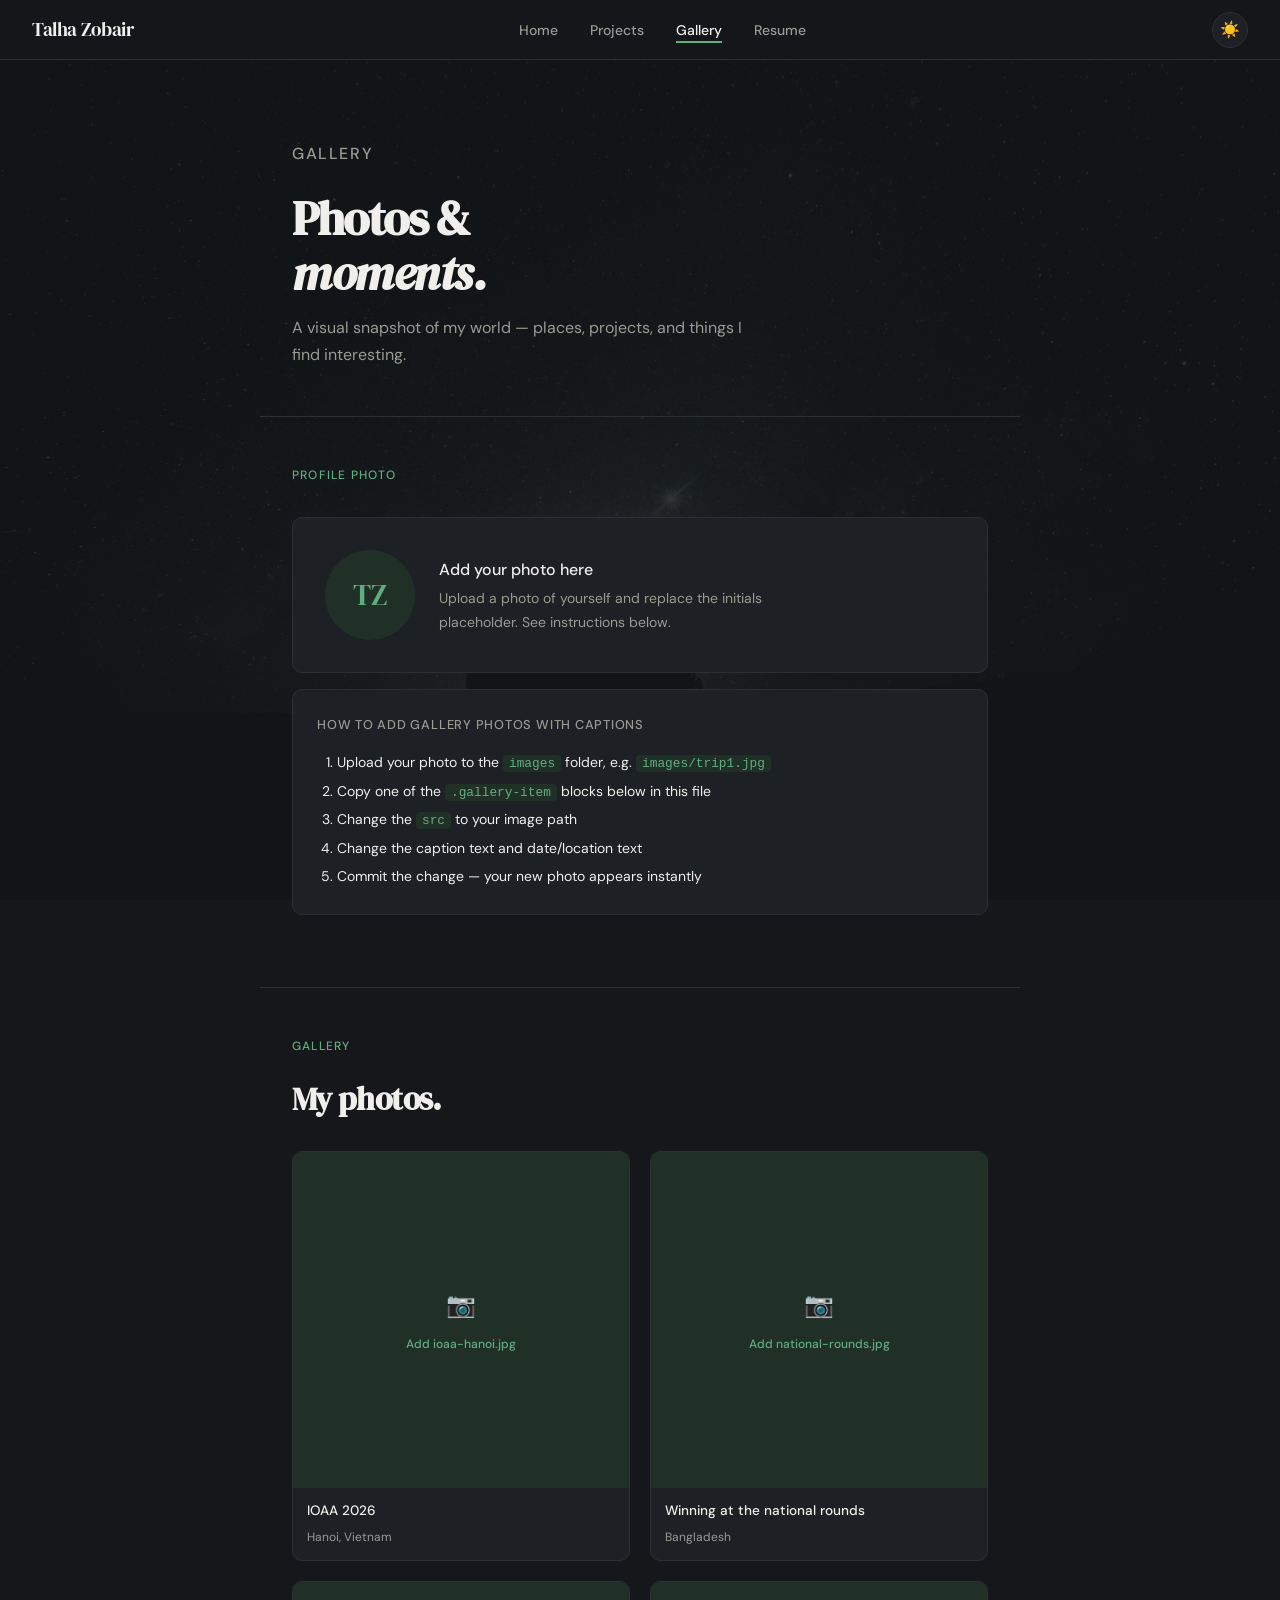
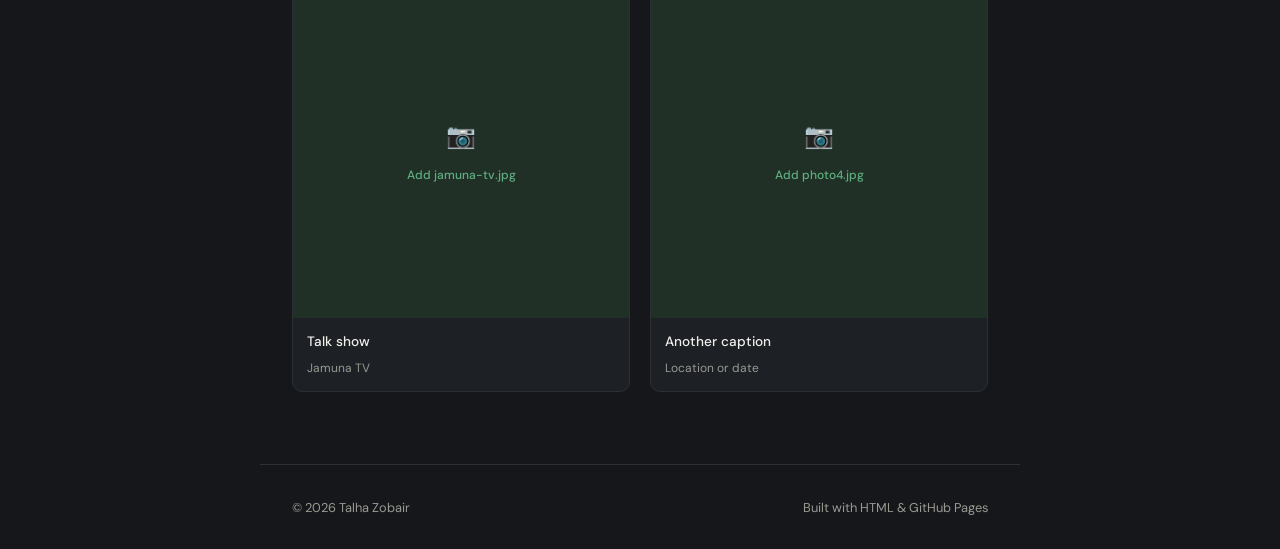
==== commit 6ccd328d: "Add files via upload" ====
--- a/gallery.html
+++ b/gallery.html
@@ -1,51 +1,215 @@
 <!DOCTYPE html>
-<html lang="en" data-theme="dark">
+<html lang="en">
 <head>
-<meta charset="UTF-8">
-<meta name="viewport" content="width=device-width, initial-scale=1">
-<title>Gallery · Talha Zobair</title>
-<meta name="description" content="Photos from IOAA 2026 in Hanoi, the national rounds and a Jamuna TV talk show.">
-<link rel="icon" href="data:image/svg+xml,<svg xmlns=%22http://www.w3.org/2000/svg%22 viewBox=%220 0 100 100%22><text y=%22.9em%22 font-size=%2290%22>✦</text></svg>">
-<link rel="preconnect" href="https://fonts.googleapis.com">
-<link href="https://fonts.googleapis.com/css2?family=Fraunces:opsz,wght@9..144,400;9..144,500&family=Instrument+Sans:wght@400;500&display=swap" rel="stylesheet">
-<link rel="stylesheet" href="style.css">
-<script>try{document.documentElement.dataset.theme=localStorage.getItem('theme')||'dark'}catch(e){}</script>
+  <meta charset="UTF-8"/>
+  <meta name="viewport" content="width=device-width, initial-scale=1.0"/>
+  <title>Gallery — Talha Zobair</title>
+  <link rel="preconnect" href="https://fonts.googleapis.com">
+  <link href="https://fonts.googleapis.com/css2?family=DM+Serif+Display:ital@0;1&family=DM+Sans:opsz,wght@9..40,300;9..40,400;9..40,500&display=swap" rel="stylesheet">
+  <link rel="stylesheet" href="style.css">
+  <style>
+    .gallery-grid {
+      display: grid;
+      grid-template-columns: repeat(auto-fill, minmax(220px, 1fr));
+      gap: 1.25rem; margin-top: 2rem;
+    }
+    .gallery-item {
+      background: var(--surface);
+      border: 1px solid var(--border);
+      border-radius: var(--radius);
+      overflow: hidden;
+      cursor: pointer;
+      transition: transform 0.25s, border-color 0.2s;
+    }
+    .gallery-item:hover { transform: translateY(-3px); border-color: var(--accent); }
+    .gallery-item .photo-box { aspect-ratio: 1; overflow: hidden; }
+    .gallery-item img { width: 100%; height: 100%; object-fit: cover; display: block; }
+    .gallery-caption { padding: 0.7rem 0.9rem; }
+    .gallery-caption p { font-size: 0.85rem; color: var(--text); font-weight: 500; }
+    .gallery-caption span { font-size: 0.75rem; color: var(--muted); }
+
+    .gallery-placeholder {
+      width: 100%; height: 100%;
+      display: flex; flex-direction: column;
+      align-items: center; justify-content: center;
+      background: var(--accent-light); gap: 8px;
+    }
+    .gallery-placeholder span { font-size: 1.5rem; }
+    .gallery-placeholder p { font-size: 0.75rem; color: var(--accent); font-weight: 500; }
+
+    /* LIGHTBOX */
+    .lightbox {
+      display: none; position: fixed; inset: 0;
+      background: rgba(0,0,0,0.88); z-index: 500;
+      align-items: center; justify-content: center; padding: 2rem;
+      flex-direction: column; gap: 1rem;
+    }
+    .lightbox.open { display: flex; }
+    .lightbox img { max-width: 90vw; max-height: 78vh; border-radius: var(--radius); }
+    .lightbox-caption { color: white; text-align: center; font-size: 0.95rem; max-width: 600px; }
+    .lightbox-caption span { color: #aaa; font-size: 0.8rem; display: block; margin-top: 4px; }
+    .lightbox-close {
+      position: absolute; top: 1.5rem; right: 1.5rem;
+      background: none; border: none; color: white;
+      font-size: 1.5rem; cursor: pointer; padding: 4px;
+    }
+
+    .profile-section {
+      background: var(--surface); border: 1px solid var(--border);
+      border-radius: var(--radius); padding: 2rem;
+      margin-top: 2rem; display: flex;
+      align-items: center; gap: 1.5rem; flex-wrap: wrap;
+    }
+    .profile-initials {
+      width: 90px; height: 90px; border-radius: 50%;
+      background: var(--accent-light); flex-shrink: 0;
+      display: flex; align-items: center; justify-content: center;
+      font-family: 'DM Serif Display', serif;
+      font-size: 1.8rem; color: var(--accent);
+    }
+    .profile-section-text h3 { font-size: 1rem; font-weight: 500; margin-bottom: 4px; }
+    .profile-section-text p { font-size: 0.875rem; color: var(--muted); max-width: 380px; }
+    .how-to {
+      background: var(--surface); border: 1px solid var(--border);
+      border-radius: var(--radius); padding: 1.5rem; margin-top: 1rem;
+    }
+    .how-to h4 { font-size: 0.8rem; font-weight: 500; letter-spacing: 0.06em; text-transform: uppercase; color: var(--muted); margin-bottom: 0.75rem; }
+    .how-to ol { padding-left: 1.25rem; font-size: 0.875rem; color: var(--text); line-height: 2; }
+    .how-to code { background: var(--accent-light); color: var(--accent); padding: 1px 6px; border-radius: 4px; font-size: 0.8rem; }
+  </style>
+<script>try{if(localStorage.getItem('theme')!=='light')document.documentElement.setAttribute('data-theme','dark')}catch(e){document.documentElement.setAttribute('data-theme','dark')}</script>
 </head>
 <body>
-<div class="wrap">
-<nav>
-  <a href="index.html" class="logo">Talha Zobair</a>
-  <div class="nav-r">
-    <ul>
+
+  <nav>
+    <a href="index.html" class="nav-logo">Talha Zobair</a>
+    <ul class="nav-links" id="nav-links">
       <li><a href="index.html">Home</a></li>
+      <li><a href="projects.html">Projects</a></li>
       <li><a href="gallery.html" class="active">Gallery</a></li>
+      <li><a href="resume.html">Resume</a></li>
     </ul>
-    <button id="theme-toggle" aria-label="Switch theme"></button>
+    <div class="nav-right">
+      <button class="theme-toggle" id="theme-toggle" aria-label="Toggle dark mode">🌙</button>
+      <button class="menu-toggle" id="menu-toggle" aria-label="Toggle menu">
+        <span></span><span></span><span></span>
+      </button>
+    </div>
+  </nav>
+
+  <div class="page-transition" id="page-transition"></div>
+
+  <div class="lightbox" id="lightbox">
+    <button class="lightbox-close" id="lb-close">✕</button>
+    <img src="" id="lb-img" alt="Photo"/>
+    <div class="lightbox-caption" id="lb-caption"></div>
   </div>
-</nav>
-
-<div class="page-head">
-  <h1>Gallery</h1>
-  <p>Moments from the olympiad, the national rounds and the studio.</p>
-</div>
-
-<div class="grid">
-  <figure>
-    <div class="frame" data-file="images/ioaa-hanoi.jpg"><img src="images/ioaa-hanoi.jpg" alt="Talha at IOAA 2026 in Hanoi" onerror="this.remove()"></div>
-    <figcaption>IOAA 2026, Hanoi</figcaption>
-  </figure>
-  <figure>
-    <div class="frame" data-file="images/national-rounds.jpg"><img src="images/national-rounds.jpg" alt="Talha winning at the national rounds" onerror="this.remove()"></div>
-    <figcaption>Winning at the national rounds</figcaption>
-  </figure>
-  <figure>
-    <div class="frame" data-file="images/jamuna-tv.jpg"><img src="images/jamuna-tv.jpg" alt="Talha on a Jamuna TV talk show" onerror="this.remove()"></div>
-    <figcaption>Talk show on Jamuna TV</figcaption>
-  </figure>
-</div>
-</div>
-
-<footer><div class="wrap">© 2026 Talha Zobair</div></footer>
-<script src="main.js"></script>
+
+  <main class="fade-in">
+
+    <div class="page-hero">
+      <p class="section-label">Gallery</p>
+      <h1>Photos &<br><em>moments.</em></h1>
+      <p>A visual snapshot of my world — places, projects, and things I find interesting.</p>
+    </div>
+
+    <section style="border-top: 1px solid var(--border); padding-top: 3rem;">
+      <p class="section-label">Profile photo</p>
+      <div class="profile-section">
+        <!-- REPLACE with: <img src="images/me.jpg" class="profile-photo" alt="Talha"> -->
+        <div class="profile-initials">TZ</div>
+        <div class="profile-section-text">
+          <h3>Add your photo here</h3>
+          <p>Upload a photo of yourself and replace the initials placeholder. See instructions below.</p>
+        </div>
+      </div>
+
+      <div class="how-to reveal">
+        <h4>How to add gallery photos with captions</h4>
+        <ol>
+          <li>Upload your photo to the <code>images</code> folder, e.g. <code>images/trip1.jpg</code></li>
+          <li>Copy one of the <code>.gallery-item</code> blocks below in this file</li>
+          <li>Change the <code>src</code> to your image path</li>
+          <li>Change the caption text and date/location text</li>
+          <li>Commit the change — your new photo appears instantly</li>
+        </ol>
+      </div>
+    </section>
+
+    <section style="border-top: 1px solid var(--border); padding-top: 3rem;">
+      <p class="section-label">Gallery</p>
+      <h2>My photos.</h2>
+
+      <div class="gallery-grid">
+
+        <!-- EXAMPLE GALLERY ITEM — copy this block to add more photos -->
+        <div class="gallery-item reveal" onclick="openLightbox('images/ioaa-hanoi.jpg', 'IOAA 2026', 'Hanoi, Vietnam')">
+          <div class="photo-box">
+            <img src="images/ioaa-hanoi.jpg" alt="IOAA 2026"
+                 onerror="this.parentElement.innerHTML='<div class=&quot;gallery-placeholder&quot;><span>📷</span><p>Add ioaa-hanoi.jpg</p></div>'">
+          </div>
+          <div class="gallery-caption">
+            <p>IOAA 2026</p>
+            <span>Hanoi, Vietnam</span>
+          </div>
+        </div>
+
+        <div class="gallery-item reveal" onclick="openLightbox('images/national-rounds.jpg', 'Winning at the national rounds', 'Bangladesh')">
+          <div class="photo-box">
+            <img src="images/national-rounds.jpg" alt="Winning at the national rounds"
+                 onerror="this.parentElement.innerHTML='<div class=&quot;gallery-placeholder&quot;><span>📷</span><p>Add national-rounds.jpg</p></div>'">
+          </div>
+          <div class="gallery-caption">
+            <p>Winning at the national rounds</p>
+            <span>Bangladesh</span>
+          </div>
+        </div>
+
+        <div class="gallery-item reveal" onclick="openLightbox('images/jamuna-tv.jpg', 'Talk show', 'Jamuna TV')">
+          <div class="photo-box">
+            <img src="images/jamuna-tv.jpg" alt="Talk show"
+                 onerror="this.parentElement.innerHTML='<div class=&quot;gallery-placeholder&quot;><span>📷</span><p>Add jamuna-tv.jpg</p></div>'">
+          </div>
+          <div class="gallery-caption">
+            <p>Talk show</p>
+            <span>Jamuna TV</span>
+          </div>
+        </div>
+
+        <div class="gallery-item reveal" onclick="openLightbox('images/photo4.jpg', 'Another caption', 'Location or date')">
+          <div class="photo-box">
+            <img src="images/photo4.jpg" alt="Another caption"
+                 onerror="this.parentElement.innerHTML='<div class=&quot;gallery-placeholder&quot;><span>📷</span><p>Add photo4.jpg</p></div>'">
+          </div>
+          <div class="gallery-caption">
+            <p>Another caption</p>
+            <span>Location or date</span>
+          </div>
+        </div>
+
+      </div>
+    </section>
+
+  </main>
+
+  <footer>
+    <span>© 2026 Talha Zobair</span>
+    <span>Built with HTML & GitHub Pages</span>
+  </footer>
+
+  <script src="main.js"></script>
+  <script>
+    function openLightbox(src, caption, meta) {
+      document.getElementById('lb-img').src = src;
+      document.getElementById('lb-caption').innerHTML = caption + '<span>' + meta + '</span>';
+      document.getElementById('lightbox').classList.add('open');
+    }
+    document.getElementById('lb-close').addEventListener('click', () => {
+      document.getElementById('lightbox').classList.remove('open');
+    });
+    document.getElementById('lightbox').addEventListener('click', function(e) {
+      if (e.target === this) this.classList.remove('open');
+    });
+  </script>
 </body>
 </html>
--- a/style.css
+++ b/style.css
@@ -1,46 +1,249 @@
-:root{--bg:#0b1020;--surface:#131a31;--text:#e7ebf6;--muted:#9aa4c4;--line:#252e4e;--accent:#f2c14e;--on-accent:#0b1020;color-scheme:dark}
-:root[data-theme=light]{--bg:#f4f6fb;--surface:#fff;--text:#131a33;--muted:#58627f;--line:#d9deec;--accent:#9a5b00;--on-accent:#fff;color-scheme:light}
-*{box-sizing:border-box}
-html{scroll-behavior:smooth}
-body{margin:0;background:var(--bg);color:var(--text);font:400 1.05rem/1.65 'Instrument Sans',system-ui,sans-serif}
-h1,h2,h3{font-family:'Fraunces',Georgia,serif;font-weight:500;line-height:1.15;margin:0}
-a{color:inherit}
-:focus-visible{outline:2px solid var(--accent);outline-offset:3px}
-.wrap{max-width:1040px;margin:0 auto;padding:0 1.5rem}
-nav{display:flex;justify-content:space-between;align-items:center;padding:1.2rem 0}
-nav ul{display:flex;gap:1.6rem;list-style:none;margin:0;padding:0}
-nav a{text-decoration:none;color:var(--muted)}
-nav a:hover,nav a.active{color:var(--text)}
-.logo{font-family:'Fraunces',serif;font-size:1.15rem;text-decoration:none}
-.nav-r{display:flex;gap:1.4rem;align-items:center}
-#theme-toggle{background:none;border:1px solid var(--line);color:var(--text);width:2.2rem;height:2.2rem;border-radius:50%;cursor:pointer;font-size:1rem}
-.hero{display:grid;grid-template-columns:1.05fr 1fr;gap:3rem;align-items:center;padding:4rem 0 3.5rem}
-.hero h1{font-size:clamp(2.4rem,5.5vw,3.8rem);margin-bottom:1rem}
-.line{font-size:1.3rem;color:var(--muted);min-height:3.4em;margin:0 0 1.8rem}
-.caret{color:var(--accent);animation:blink 1s steps(1) infinite}
-@keyframes blink{50%{opacity:0}}
-.contact{display:flex;flex-wrap:wrap;gap:.7rem}
-.contact a{padding:.55rem 1.1rem;border:1px solid var(--line);border-radius:999px;text-decoration:none;font-weight:500}
-.contact a:first-child{background:var(--accent);border-color:var(--accent);color:var(--on-accent)}
-.contact a:hover{border-color:var(--accent)}
-.hero figure{margin:0}
-#curve{width:100%;height:260px;display:block;border:1px solid var(--line);border-radius:8px;background:var(--surface)}
-figcaption{color:var(--muted);font-size:.85rem;margin-top:.6rem}
-section{padding:3rem 0;border-top:1px solid var(--line)}
-section h2{font-size:1.9rem;margin-bottom:1.2rem}
-section p{max-width:62ch;margin:0 0 1rem}
-.item{padding:1.1rem 0;border-bottom:1px solid var(--line);max-width:62ch}
-.item h3{font-size:1.2rem;margin-bottom:.2rem}
-.item p{margin:0;color:var(--muted)}
-.more{display:inline-block;margin-top:1.4rem;color:var(--accent)}
-.page-head{padding:3rem 0 2rem}
-.page-head h1{font-size:clamp(2.2rem,5vw,3.2rem);margin-bottom:.6rem}
-.page-head p{color:var(--muted);max-width:56ch;margin:0}
-.grid{display:grid;grid-template-columns:repeat(auto-fill,minmax(290px,1fr));gap:1.6rem;padding-bottom:3rem}
-.grid figure{margin:0}
-.frame{position:relative;aspect-ratio:4/3;background:var(--surface);border:1px solid var(--line);border-radius:8px;overflow:hidden;display:grid;place-items:center;text-align:center;padding:1rem;color:var(--muted);font-size:.8rem}
-.frame::before{content:'Add photo: ' attr(data-file)}
-.frame img{position:absolute;inset:0;width:100%;height:100%;object-fit:cover}
-.grid figcaption{font-size:.95rem}
-footer{border-top:1px solid var(--line);padding:1.6rem 0;color:var(--muted);font-size:.9rem}
-@media(max-width:760px){.hero{grid-template-columns:1fr;gap:2rem;padding-top:2rem}nav ul{gap:1rem}}
+*, *::before, *::after { box-sizing: border-box; margin: 0; padding: 0; }
+
+:root {
+  --bg: #f9f7f4;
+  --surface: #ffffff;
+  --text: #1a1a18;
+  --muted: #6b6b63;
+  --accent: #2d5a3d;
+  --accent-light: #e8f0eb;
+  --border: #e3e1db;
+  --radius: 10px;
+}
+
+[data-theme="dark"] {
+  --bg: #15171a;
+  --surface: #1d2024;
+  --text: #f0efec;
+  --muted: #9a9a93;
+  --accent: #5fae7f;
+  --accent-light: #213027;
+  --border: #2c2f34;
+}
+
+body { transition: background-color 0.3s ease, color 0.3s ease; }
+.nav-logo, h2, .hero-text h1, .page-hero h1, .project-card h3,
+.resume-section h3, .about-card, .skill-item, .project-card,
+.contact-inner, nav { transition: background-color 0.3s ease, border-color 0.3s ease, color 0.3s ease; }
+
+/* THEME TOGGLE BUTTON */
+.theme-toggle {
+  background: var(--surface);
+  border: 1px solid var(--border);
+  border-radius: 100px;
+  width: 36px; height: 36px;
+  display: flex; align-items: center; justify-content: center;
+  cursor: pointer;
+  font-size: 16px;
+  margin-left: 1.25rem;
+  flex-shrink: 0;
+  transition: border-color 0.2s, transform 0.2s;
+}
+.theme-toggle:hover { border-color: var(--accent); transform: rotate(15deg); }
+.nav-right { display: flex; align-items: center; }
+
+html { scroll-behavior: smooth; }
+
+body {
+  color: var(--text);
+  font-family: 'DM Sans', sans-serif;
+  font-weight: 400;
+  line-height: 1.7;
+  font-size: 16px;
+  overflow-x: hidden;
+  background-color: var(--bg);
+  background-image: url('images/bg.jpg');
+  background-size: cover;
+  background-position: center;
+  background-attachment: fixed;
+  background-repeat: no-repeat;
+}
+
+body::before {
+  content: '';
+  position: fixed; inset: 0;
+  background: rgba(249, 247, 244, 0.88);
+  z-index: 0;
+  pointer-events: none;
+}
+nav, main, footer { position: relative; z-index: 1; }
+
+.page-transition {
+  position: fixed; inset: 0;
+  background: rgba(249,247,244,0.95);
+  z-index: 9999; opacity: 0; pointer-events: none;
+  transition: opacity 0.22s ease;
+}
+.page-transition.fading { opacity: 1; pointer-events: all; }
+
+.fade-in { animation: fadeUp 0.45s ease 0.1s both; }
+@keyframes fadeUp { from { opacity: 0; transform: translateY(14px); } to { opacity: 1; transform: none; } }
+
+.reveal { opacity: 0; transform: translateY(20px); transition: opacity 0.5s ease, transform 0.5s ease; }
+.reveal.visible { opacity: 1; transform: none; }
+
+/* NAV */
+nav {
+  position: sticky; top: 0;
+  background: rgba(249,247,244,0.93);
+  backdrop-filter: blur(14px);
+  border-bottom: 1px solid var(--border);
+  z-index: 100; padding: 0 2rem;
+  display: flex; align-items: center; justify-content: space-between;
+  height: 60px;
+}
+.nav-logo { font-family: 'DM Serif Display', serif; font-size: 1.2rem; color: var(--text); text-decoration: none; letter-spacing: -0.02em; }
+.nav-links { display: flex; gap: 2rem; list-style: none; }
+.nav-links a { font-size: 0.875rem; font-weight: 500; color: var(--muted); text-decoration: none; transition: color 0.2s; position: relative; padding-bottom: 2px; }
+.nav-links a::after { content: ''; position: absolute; bottom: -2px; left: 0; width: 0; height: 1.5px; background: var(--accent); transition: width 0.25s ease; }
+.nav-links a:hover, .nav-links a.active { color: var(--text); }
+.nav-links a.active::after, .nav-links a:hover::after { width: 100%; }
+
+/* HERO — two column: text left, big photo right */
+.hero { max-width: 980px; margin: 0 auto; padding: 6rem 2rem 5rem; }
+.hero-flex {
+  display: flex;
+  align-items: center;
+  justify-content: space-between;
+  gap: 3rem;
+}
+.hero-text { flex: 1; min-width: 280px; }
+
+.hero-tag {
+  display: inline-flex; align-items: center; gap: 6px;
+  font-size: 0.8rem; font-weight: 500;
+  color: var(--accent); background: var(--accent-light);
+  padding: 4px 12px; border-radius: 100px; margin-bottom: 1.5rem;
+}
+.hero-tag::before { content: ''; width: 6px; height: 6px; border-radius: 50%; background: var(--accent); }
+
+.hero-text h1 {
+  font-family: 'DM Serif Display', serif;
+  font-size: clamp(2.4rem, 5vw, 3.6rem);
+  line-height: 1.1; letter-spacing: -0.03em;
+  color: var(--text); margin-bottom: 1rem;
+}
+.hero-text h1 em { font-style: italic; color: var(--accent); }
+
+.hero-subtitle { font-size: 1.1rem; color: var(--text); margin-bottom: 0.5rem; font-weight: 400; min-height: 1.8rem; }
+.cursor { display: inline-block; color: var(--accent); animation: blink 0.8s step-end infinite; font-weight: 300; }
+@keyframes blink { 50% { opacity: 0; } }
+.hero-desc { font-size: 1rem; color: var(--muted); max-width: 460px; margin-bottom: 2rem; line-height: 1.8; }
+.hero-cta { display: flex; gap: 12px; flex-wrap: wrap; }
+
+/* Large photo on the right */
+.hero-photo-wrap {
+  width: 230px; height: 230px;
+  flex-shrink: 0;
+  position: relative;
+}
+.hero-photo {
+  width: 100%; height: 100%;
+  border-radius: 50%;
+  object-fit: cover;
+  border: 4px solid var(--accent);
+  box-shadow: 0 12px 30px rgba(45, 90, 61, 0.18);
+  display: block;
+}
+.hero-photo-placeholder {
+  display: none;
+  width: 100%; height: 100%;
+  border-radius: 50%;
+  background: var(--accent-light);
+  border: 4px solid var(--accent);
+  align-items: center; justify-content: center;
+  font-family: 'DM Serif Display', serif;
+  font-size: 3rem; color: var(--accent);
+  box-shadow: 0 12px 30px rgba(45, 90, 61, 0.18);
+}
+
+@media (max-width: 720px) {
+  .hero-flex { flex-direction: column-reverse; text-align: center; gap: 2rem; }
+  .hero-desc { margin-left: auto; margin-right: auto; }
+  .hero-cta { justify-content: center; }
+  .hero-photo-wrap { width: 170px; height: 170px; }
+  .hero-photo-placeholder { font-size: 2.2rem; }
+}
+
+/* BUTTONS */
+.btn { display: inline-block; padding: 10px 22px; border-radius: var(--radius); font-size: 0.875rem; font-weight: 500; text-decoration: none; transition: all 0.2s; cursor: pointer; border: none; }
+.btn-primary { background: var(--text); color: var(--bg); }
+.btn-primary:hover { background: #333; transform: translateY(-1px); }
+.btn-outline { background: transparent; color: var(--text); border: 1px solid var(--border); }
+.btn-outline:hover { background: var(--surface); transform: translateY(-1px); }
+
+/* SECTIONS */
+section { max-width: 760px; margin: 0 auto; padding: 4.5rem 2rem; border-top: 1px solid var(--border); }
+.section-label { font-size: 0.75rem; font-weight: 500; letter-spacing: 0.1em; text-transform: uppercase; color: var(--accent); margin-bottom: 1.5rem; }
+h2 { font-family: 'DM Serif Display', serif; font-size: 2rem; letter-spacing: -0.02em; line-height: 1.2; color: var(--text); margin-bottom: 1.25rem; }
+.section-desc { color: var(--muted); max-width: 540px; margin-bottom: 2rem; line-height: 1.8; }
+
+.page-hero { max-width: 760px; margin: 0 auto; padding: 5rem 2rem 3rem; }
+.page-hero h1 { font-family: 'DM Serif Display', serif; font-size: clamp(2rem, 5vw, 3rem); letter-spacing: -0.03em; color: var(--text); margin-bottom: 0.75rem; line-height: 1.15; }
+.page-hero p { color: var(--muted); font-size: 1rem; max-width: 480px; }
+
+/* ABOUT */
+.about-grid { display: grid; grid-template-columns: 1fr 1fr; gap: 1rem; margin-top: 2rem; }
+.about-card { background: var(--surface); border: 1px solid var(--border); border-radius: var(--radius); padding: 1.25rem 1.5rem; }
+.about-card h3 { font-size: 0.78rem; font-weight: 500; letter-spacing: 0.06em; text-transform: uppercase; color: var(--muted); margin-bottom: 0.6rem; }
+.about-card p { font-size: 0.925rem; color: var(--text); line-height: 1.7; }
+
+/* SKILLS */
+.skills-grid { display: grid; grid-template-columns: repeat(auto-fill, minmax(200px, 1fr)); gap: 1rem; margin-top: 2rem; }
+.skill-item { background: var(--surface); border: 1px solid var(--border); border-radius: var(--radius); padding: 1.1rem 1.25rem; display: flex; align-items: flex-start; gap: 12px; transition: border-color 0.2s, transform 0.2s; }
+.skill-item:hover { border-color: var(--accent); transform: translateY(-2px); }
+.skill-icon { width: 34px; height: 34px; border-radius: 8px; background: var(--accent-light); display: flex; align-items: center; justify-content: center; flex-shrink: 0; font-size: 15px; }
+.skill-item h4 { font-size: 0.875rem; font-weight: 500; color: var(--text); margin-bottom: 2px; }
+.skill-item p { font-size: 0.78rem; color: var(--muted); line-height: 1.5; }
+
+/* PROJECTS */
+.projects-list { margin-top: 2rem; display: flex; flex-direction: column; gap: 1rem; }
+.project-card { background: var(--surface); border: 1px solid var(--border); border-radius: var(--radius); padding: 1.4rem 1.6rem; display: flex; justify-content: space-between; align-items: flex-start; gap: 1.5rem; transition: border-color 0.2s, transform 0.2s; text-decoration: none; color: inherit; }
+.project-card:hover { border-color: var(--accent); transform: translateY(-2px); }
+.project-card h3 { font-family: 'DM Serif Display', serif; font-size: 1.15rem; color: var(--text); margin-bottom: 0.4rem; letter-spacing: -0.01em; }
+.project-card p { font-size: 0.875rem; color: var(--muted); line-height: 1.6; max-width: 460px; }
+.project-tags { display: flex; gap: 6px; flex-wrap: wrap; margin-top: 0.75rem; }
+.tag { font-size: 0.72rem; font-weight: 500; padding: 3px 10px; border-radius: 100px; background: var(--accent-light); color: var(--accent); }
+.project-arrow { font-size: 1.1rem; color: var(--muted); flex-shrink: 0; margin-top: 2px; transition: transform 0.2s, color 0.2s; }
+.project-card:hover .project-arrow { transform: translate(2px, -2px); color: var(--accent); }
+
+/* CONTACT */
+.contact-inner { background: var(--surface); border: 1px solid var(--border); border-radius: var(--radius); padding: 2.5rem; margin-top: 2rem; }
+.contact-inner p { color: var(--muted); font-size: 1rem; margin-bottom: 1.75rem; max-width: 420px; }
+.social-links { display: flex; gap: 10px; flex-wrap: wrap; }
+.social-link { display: inline-flex; align-items: center; gap: 7px; padding: 8px 16px; border: 1px solid var(--border); border-radius: var(--radius); font-size: 0.85rem; font-weight: 500; color: var(--text); text-decoration: none; background: var(--bg); transition: all 0.2s; }
+.social-link:hover { background: var(--surface); border-color: var(--accent); color: var(--accent); }
+
+/* RESUME */
+.resume-section { margin-bottom: 2.5rem; }
+.resume-section h3 { font-family: 'DM Serif Display', serif; font-size: 1.3rem; margin-bottom: 1rem; padding-bottom: 0.5rem; border-bottom: 1px solid var(--border); }
+.resume-item { margin-bottom: 1.25rem; }
+.resume-item-header { display: flex; justify-content: space-between; align-items: baseline; flex-wrap: wrap; gap: 4px; }
+.resume-item-header strong { font-weight: 500; font-size: 0.95rem; }
+.resume-item-header span { font-size: 0.8rem; color: var(--muted); }
+.resume-item p { font-size: 0.875rem; color: var(--muted); margin-top: 4px; }
+.resume-item ul { font-size: 0.875rem; color: var(--muted); padding-left: 1.25rem; margin-top: 4px; }
+.resume-item ul li { margin-bottom: 3px; }
+
+/* GALLERY / PROFILE */
+.profile-wrap { display: flex; align-items: flex-start; gap: 2rem; margin-bottom: 2.5rem; flex-wrap: wrap; }
+.profile-photo { width: 110px; height: 110px; border-radius: 50%; object-fit: cover; border: 3px solid var(--accent-light); flex-shrink: 0; }
+.profile-initials { width: 110px; height: 110px; border-radius: 50%; background: var(--accent-light); flex-shrink: 0; display: flex; align-items: center; justify-content: center; font-family: 'DM Serif Display', serif; font-size: 2rem; color: var(--accent); }
+
+footer { max-width: 760px; margin: 0 auto; padding: 2rem; border-top: 1px solid var(--border); font-size: 0.8rem; color: var(--muted); display: flex; justify-content: space-between; align-items: center; }
+
+.menu-toggle { display: none; background: none; border: none; cursor: pointer; padding: 4px; }
+@media (max-width: 600px) {
+  .menu-toggle { display: flex; flex-direction: column; gap: 5px; }
+  .menu-toggle span { display: block; width: 22px; height: 1.5px; background: var(--text); }
+  .nav-links { display: none; flex-direction: column; position: absolute; top: 60px; left: 0; right: 0; background: var(--bg); border-bottom: 1px solid var(--border); padding: 1rem 2rem; gap: 1rem; }
+  .nav-links.open { display: flex; }
+  .about-grid { grid-template-columns: 1fr; }
+  .profile-wrap { flex-direction: column; }
+}
+
+/* DARK THEME — overlays that were hard-coded light */
+[data-theme="dark"] body::before { background: rgba(21, 23, 26, 0.88); }
+[data-theme="dark"] nav { background: rgba(21, 23, 26, 0.93); }
+[data-theme="dark"] .page-transition { background: rgba(21, 23, 26, 0.95); }
+[data-theme="dark"] .btn-primary:hover { background: #d8d8d4; }
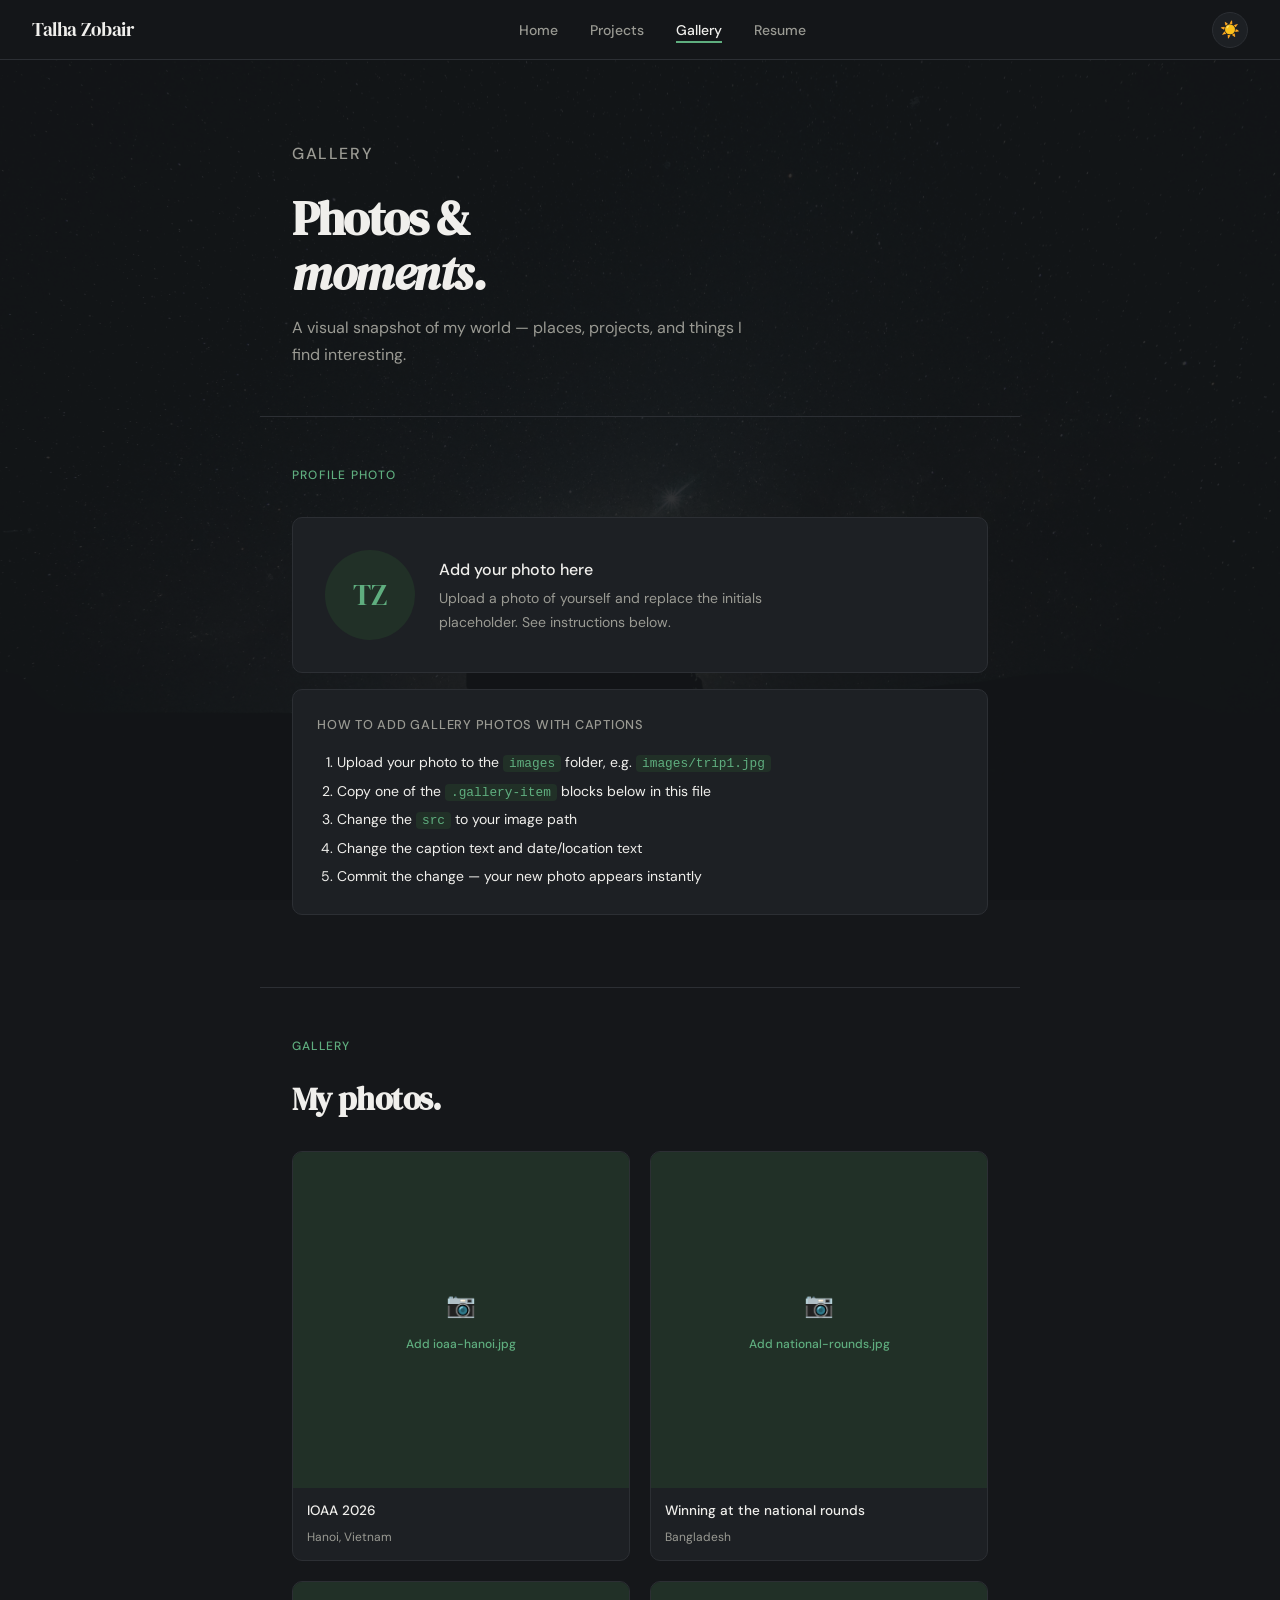
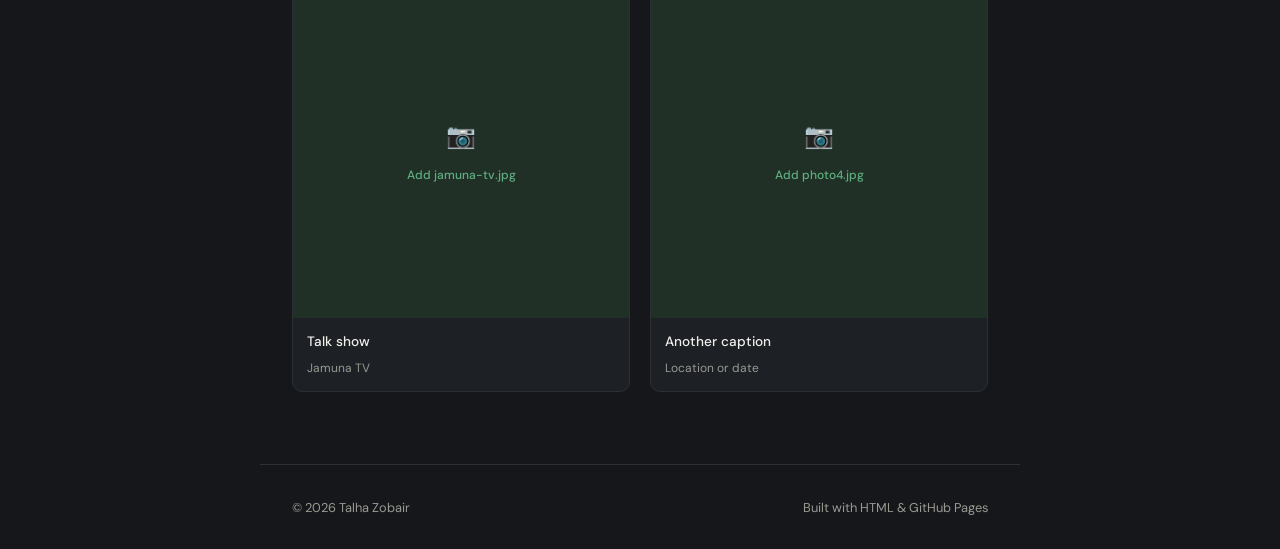
==== commit 115d3445: "Update gallery.html" ====
--- a/gallery.html
+++ b/gallery.html
@@ -1,6 +1,9 @@
 <!DOCTYPE html>
 <html lang="en">
 <head>
+  <link rel="icon" href="images/favicon.svg" type="image/svg+xml">
+<link rel="icon" href="images/favicon.png" sizes="512x512" type="image/png">
+<link rel="apple-touch-icon" href="images/favicon.png">
   <meta charset="UTF-8"/>
   <meta name="viewport" content="width=device-width, initial-scale=1.0"/>
   <title>Gallery — Talha Zobair</title>
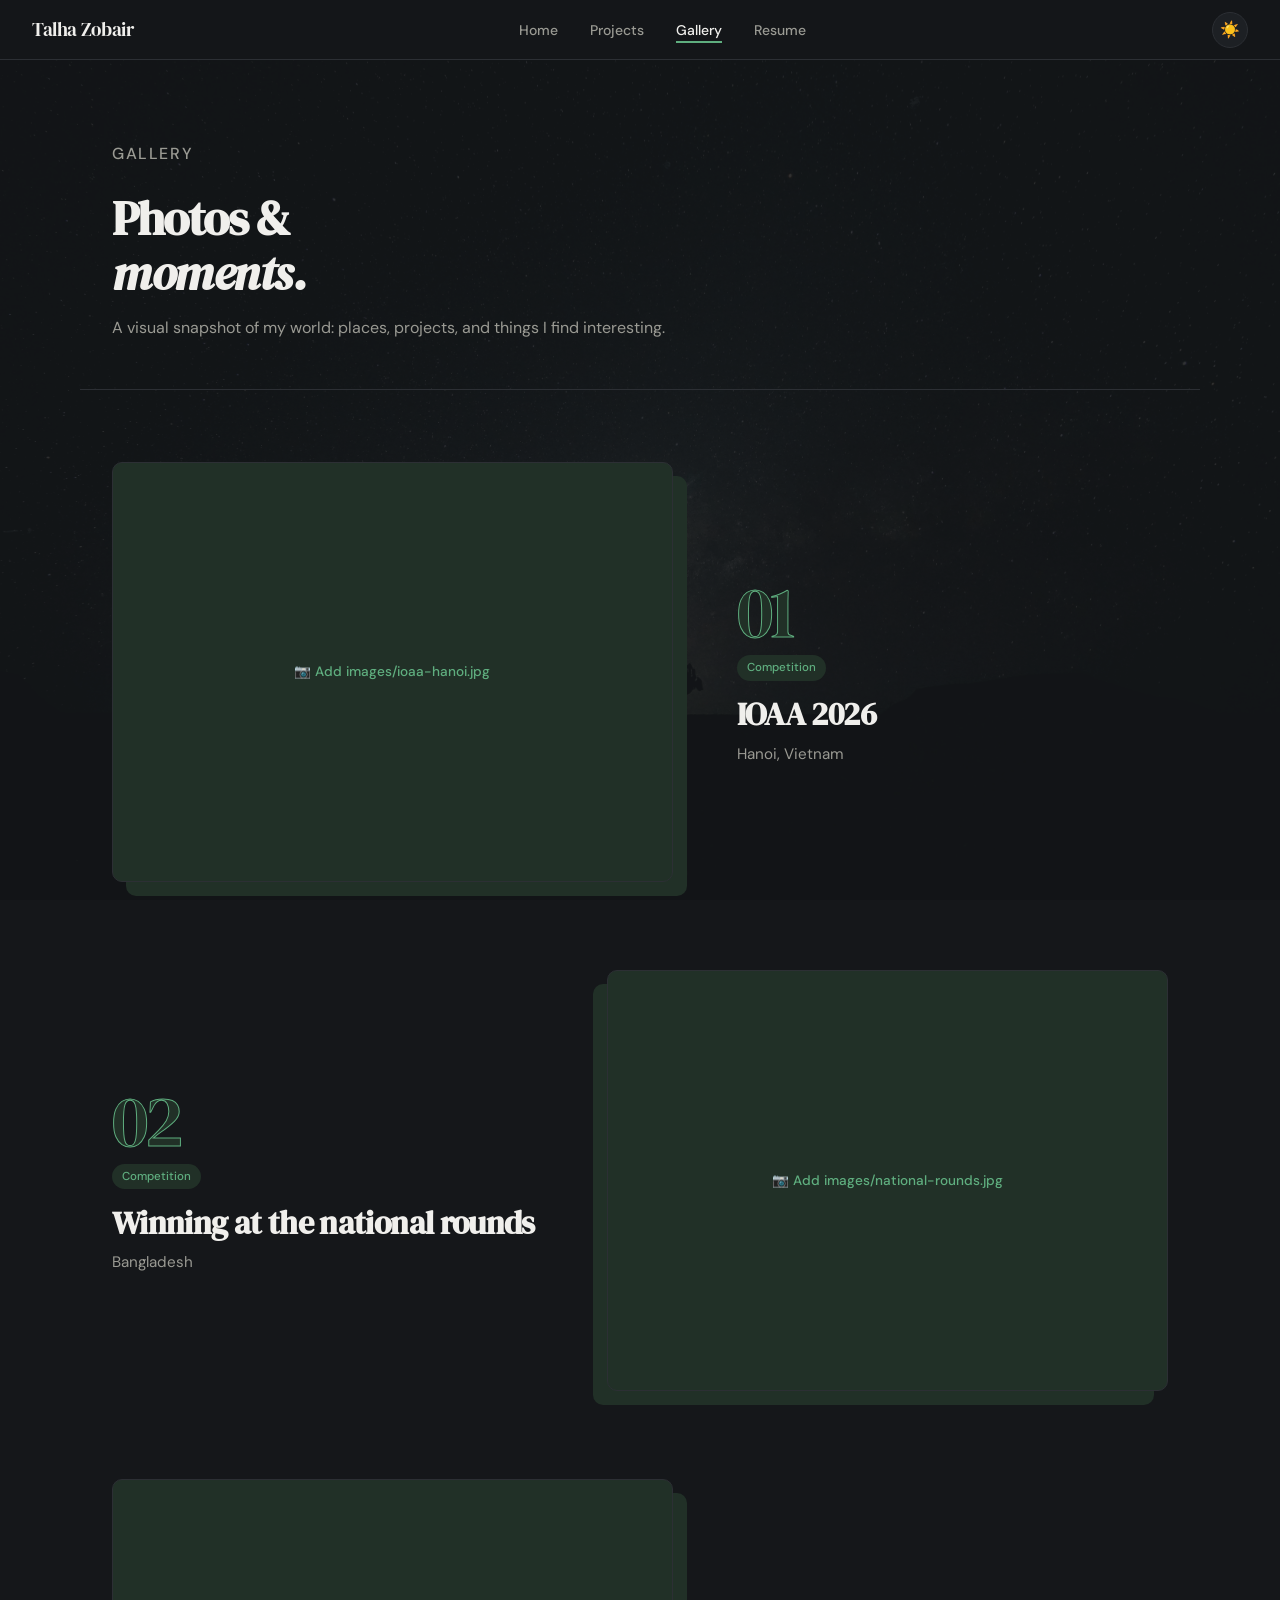
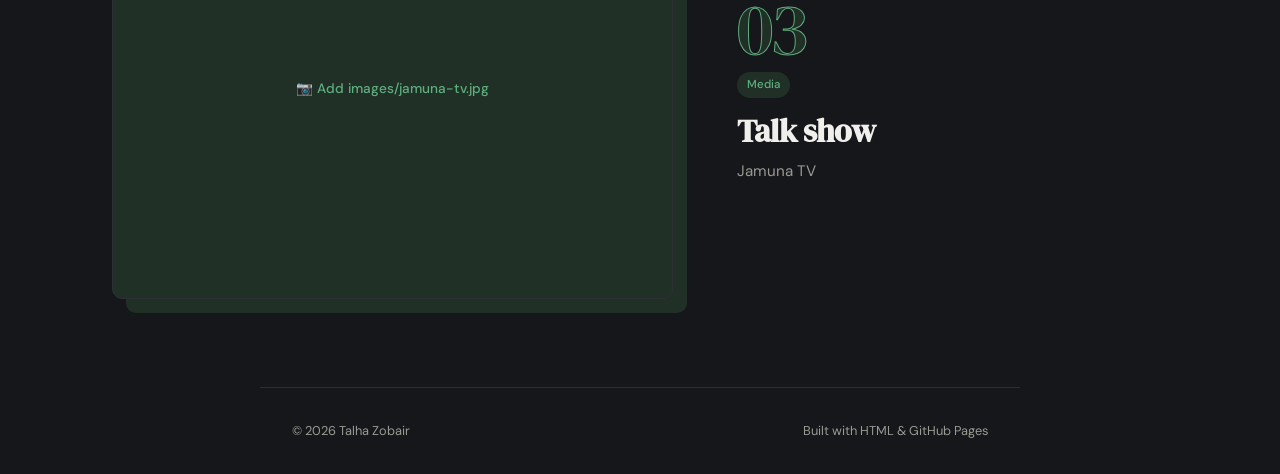
==== commit 02a2fb2a: "Add files via upload" ====
--- a/gallery.html
+++ b/gallery.html
@@ -11,34 +11,57 @@
   <link href="https://fonts.googleapis.com/css2?family=DM+Serif+Display:ital@0;1&family=DM+Sans:opsz,wght@9..40,300;9..40,400;9..40,500&display=swap" rel="stylesheet">
   <link rel="stylesheet" href="style.css">
   <style>
-    .gallery-grid {
+    /* Wider layout for this page only (global rules cap pages at 760px) */
+    .page-hero.wide, .zig-section { max-width: 1120px; }
+    .page-hero.wide p { max-width: 560px; }
+    .zig-section { padding-top: 2rem; }
+
+    /* ZIGZAG GALLERY */
+    .zig-list { display: flex; flex-direction: column; gap: 5.5rem; padding: 2.5rem 0 1rem; }
+    .zig {
       display: grid;
-      grid-template-columns: repeat(auto-fill, minmax(220px, 1fr));
-      gap: 1.25rem; margin-top: 2rem;
-    }
-    .gallery-item {
-      background: var(--surface);
-      border: 1px solid var(--border);
-      border-radius: var(--radius);
-      overflow: hidden;
-      cursor: pointer;
-      transition: transform 0.25s, border-color 0.2s;
-    }
-    .gallery-item:hover { transform: translateY(-3px); border-color: var(--accent); }
-    .gallery-item .photo-box { aspect-ratio: 1; overflow: hidden; }
-    .gallery-item img { width: 100%; height: 100%; object-fit: cover; display: block; }
-    .gallery-caption { padding: 0.7rem 0.9rem; }
-    .gallery-caption p { font-size: 0.85rem; color: var(--text); font-weight: 500; }
-    .gallery-caption span { font-size: 0.75rem; color: var(--muted); }
-
-    .gallery-placeholder {
-      width: 100%; height: 100%;
-      display: flex; flex-direction: column;
-      align-items: center; justify-content: center;
-      background: var(--accent-light); gap: 8px;
-    }
-    .gallery-placeholder span { font-size: 1.5rem; }
-    .gallery-placeholder p { font-size: 0.75rem; color: var(--accent); font-weight: 500; }
+      grid-template-columns: 1.3fr 1fr;
+      gap: 4rem;
+      align-items: center;
+    }
+    .zig:nth-child(even) { grid-template-columns: 1fr 1.3fr; }
+    .zig:nth-child(even) .zig-photo { order: 2; }
+
+    .zig-photo {
+      position: relative; display: block; width: 100%;
+      aspect-ratio: 4 / 3; padding: 0; border: 1px solid var(--border);
+      border-radius: var(--radius); background: var(--accent-light);
+      overflow: hidden; cursor: zoom-in; font: inherit; color: inherit;
+      box-shadow: 14px 14px 0 var(--accent-light);
+      transition: transform 0.3s ease, box-shadow 0.3s ease, border-color 0.2s;
+    }
+    .zig:nth-child(even) .zig-photo { box-shadow: -14px 14px 0 var(--accent-light); }
+    .zig-photo:hover { transform: translateY(-4px); border-color: var(--accent); }
+    .zig-photo:focus-visible { outline: 2px solid var(--accent); outline-offset: 4px; }
+    .zig-photo img { width: 100%; height: 100%; object-fit: cover; display: block; }
+
+    /* shown when the image file is not uploaded yet */
+    .zig-photo.is-missing { cursor: default; }
+    .zig-photo.is-missing img { display: none; }
+    .zig-photo.is-missing::after {
+      content: "📷  Add " attr(data-file);
+      position: absolute; inset: 0;
+      display: flex; align-items: center; justify-content: center;
+      font-size: 0.85rem; font-weight: 500; color: var(--accent);
+    }
+
+    .zig-text { position: relative; }
+    .zig-num {
+      font-family: 'DM Serif Display', serif; font-size: 4.5rem; line-height: 1;
+      color: var(--accent-light); letter-spacing: -0.04em; margin-bottom: 0.25rem;
+      -webkit-text-stroke: 1px var(--accent);
+    }
+    .zig-text h3 {
+      font-family: 'DM Serif Display', serif; font-size: clamp(1.5rem, 2.6vw, 2rem);
+      line-height: 1.2; letter-spacing: -0.02em; color: var(--text); margin: 0.9rem 0 0.5rem;
+    }
+    .zig-meta { font-size: 0.95rem; color: var(--muted); }
+    .zig-text .tag { display: inline-block; }
 
     /* LIGHTBOX */
     .lightbox {
@@ -57,28 +80,13 @@
       font-size: 1.5rem; cursor: pointer; padding: 4px;
     }
 
-    .profile-section {
-      background: var(--surface); border: 1px solid var(--border);
-      border-radius: var(--radius); padding: 2rem;
-      margin-top: 2rem; display: flex;
-      align-items: center; gap: 1.5rem; flex-wrap: wrap;
-    }
-    .profile-initials {
-      width: 90px; height: 90px; border-radius: 50%;
-      background: var(--accent-light); flex-shrink: 0;
-      display: flex; align-items: center; justify-content: center;
-      font-family: 'DM Serif Display', serif;
-      font-size: 1.8rem; color: var(--accent);
-    }
-    .profile-section-text h3 { font-size: 1rem; font-weight: 500; margin-bottom: 4px; }
-    .profile-section-text p { font-size: 0.875rem; color: var(--muted); max-width: 380px; }
-    .how-to {
-      background: var(--surface); border: 1px solid var(--border);
-      border-radius: var(--radius); padding: 1.5rem; margin-top: 1rem;
-    }
-    .how-to h4 { font-size: 0.8rem; font-weight: 500; letter-spacing: 0.06em; text-transform: uppercase; color: var(--muted); margin-bottom: 0.75rem; }
-    .how-to ol { padding-left: 1.25rem; font-size: 0.875rem; color: var(--text); line-height: 2; }
-    .how-to code { background: var(--accent-light); color: var(--accent); padding: 1px 6px; border-radius: 4px; font-size: 0.8rem; }
+    @media (max-width: 800px) {
+      .zig-list { gap: 3.5rem; }
+      .zig, .zig:nth-child(even) { grid-template-columns: 1fr; gap: 1.75rem; }
+      .zig:nth-child(even) .zig-photo { order: 0; }
+      .zig-photo, .zig:nth-child(even) .zig-photo { box-shadow: 8px 8px 0 var(--accent-light); }
+      .zig-num { font-size: 3.2rem; }
+    }
   </style>
 <script>try{if(localStorage.getItem('theme')!=='light')document.documentElement.setAttribute('data-theme','dark')}catch(e){document.documentElement.setAttribute('data-theme','dark')}</script>
 </head>
@@ -103,93 +111,72 @@
   <div class="page-transition" id="page-transition"></div>
 
   <div class="lightbox" id="lightbox">
-    <button class="lightbox-close" id="lb-close">✕</button>
+    <button class="lightbox-close" id="lb-close" aria-label="Close photo">✕</button>
     <img src="" id="lb-img" alt="Photo"/>
     <div class="lightbox-caption" id="lb-caption"></div>
   </div>
 
   <main class="fade-in">
 
-    <div class="page-hero">
+    <div class="page-hero wide">
       <p class="section-label">Gallery</p>
-      <h1>Photos &<br><em>moments.</em></h1>
-      <p>A visual snapshot of my world — places, projects, and things I find interesting.</p>
+      <h1>Photos &amp;<br><em>moments.</em></h1>
+      <p>A visual snapshot of my world: places, projects, and things I find interesting.</p>
     </div>
 
-    <section style="border-top: 1px solid var(--border); padding-top: 3rem;">
-      <p class="section-label">Profile photo</p>
-      <div class="profile-section">
-        <!-- REPLACE with: <img src="images/me.jpg" class="profile-photo" alt="Talha"> -->
-        <div class="profile-initials">TZ</div>
-        <div class="profile-section-text">
-          <h3>Add your photo here</h3>
-          <p>Upload a photo of yourself and replace the initials placeholder. See instructions below.</p>
-        </div>
-      </div>
-
-      <div class="how-to reveal">
-        <h4>How to add gallery photos with captions</h4>
-        <ol>
-          <li>Upload your photo to the <code>images</code> folder, e.g. <code>images/trip1.jpg</code></li>
-          <li>Copy one of the <code>.gallery-item</code> blocks below in this file</li>
-          <li>Change the <code>src</code> to your image path</li>
-          <li>Change the caption text and date/location text</li>
-          <li>Commit the change — your new photo appears instantly</li>
-        </ol>
-      </div>
-    </section>
-
-    <section style="border-top: 1px solid var(--border); padding-top: 3rem;">
-      <p class="section-label">Gallery</p>
-      <h2>My photos.</h2>
-
-      <div class="gallery-grid">
-
-        <!-- EXAMPLE GALLERY ITEM — copy this block to add more photos -->
-        <div class="gallery-item reveal" onclick="openLightbox('images/ioaa-hanoi.jpg', 'IOAA 2026', 'Hanoi, Vietnam')">
-          <div class="photo-box">
-            <img src="images/ioaa-hanoi.jpg" alt="IOAA 2026"
-                 onerror="this.parentElement.innerHTML='<div class=&quot;gallery-placeholder&quot;><span>📷</span><p>Add ioaa-hanoi.jpg</p></div>'">
+    <section class="zig-section">
+      <div class="zig-list">
+
+        <article class="zig reveal">
+          <button class="zig-photo" type="button" data-file="images/ioaa-hanoi.jpg"
+                  data-src="images/ioaa-hanoi.jpg" data-caption="IOAA 2026" data-meta="Hanoi, Vietnam"
+                  aria-label="Open photo: IOAA 2026">
+            <img src="images/ioaa-hanoi.jpg" alt="IOAA 2026, Hanoi, Vietnam" loading="lazy">
+          </button>
+          <div class="zig-text">
+            <div class="zig-num">01</div>
+            <span class="tag">Competition</span>
+            <h3>IOAA 2026</h3>
+            <p class="zig-meta">Hanoi, Vietnam</p>
           </div>
-          <div class="gallery-caption">
-            <p>IOAA 2026</p>
-            <span>Hanoi, Vietnam</span>
+        </article>
+
+        <article class="zig reveal">
+          <button class="zig-photo" type="button" data-file="images/national-rounds.jpg"
+                  data-src="images/national-rounds.jpg" data-caption="Winning at the national rounds" data-meta="Bangladesh"
+                  aria-label="Open photo: Winning at the national rounds">
+            <img src="images/national-rounds.jpg" alt="Winning at the national rounds, Bangladesh" loading="lazy">
+          </button>
+          <div class="zig-text">
+            <div class="zig-num">02</div>
+            <span class="tag">Competition</span>
+            <h3>Winning at the national rounds</h3>
+            <p class="zig-meta">Bangladesh</p>
           </div>
-        </div>
-
-        <div class="gallery-item reveal" onclick="openLightbox('images/national-rounds.jpg', 'Winning at the national rounds', 'Bangladesh')">
-          <div class="photo-box">
-            <img src="images/national-rounds.jpg" alt="Winning at the national rounds"
-                 onerror="this.parentElement.innerHTML='<div class=&quot;gallery-placeholder&quot;><span>📷</span><p>Add national-rounds.jpg</p></div>'">
+        </article>
+
+        <article class="zig reveal">
+          <button class="zig-photo" type="button" data-file="images/jamuna-tv.jpg"
+                  data-src="images/jamuna-tv.jpg" data-caption="Talk show" data-meta="Jamuna TV"
+                  aria-label="Open photo: Talk show">
+            <img src="images/jamuna-tv.jpg" alt="Talk show, Jamuna TV" loading="lazy">
+          </button>
+          <div class="zig-text">
+            <div class="zig-num">03</div>
+            <span class="tag">Media</span>
+            <h3>Talk show</h3>
+            <p class="zig-meta">Jamuna TV</p>
           </div>
-          <div class="gallery-caption">
-            <p>Winning at the national rounds</p>
-            <span>Bangladesh</span>
-          </div>
-        </div>
-
-        <div class="gallery-item reveal" onclick="openLightbox('images/jamuna-tv.jpg', 'Talk show', 'Jamuna TV')">
-          <div class="photo-box">
-            <img src="images/jamuna-tv.jpg" alt="Talk show"
-                 onerror="this.parentElement.innerHTML='<div class=&quot;gallery-placeholder&quot;><span>📷</span><p>Add jamuna-tv.jpg</p></div>'">
-          </div>
-          <div class="gallery-caption">
-            <p>Talk show</p>
-            <span>Jamuna TV</span>
-          </div>
-        </div>
-
-        <div class="gallery-item reveal" onclick="openLightbox('images/photo4.jpg', 'Another caption', 'Location or date')">
-          <div class="photo-box">
-            <img src="images/photo4.jpg" alt="Another caption"
-                 onerror="this.parentElement.innerHTML='<div class=&quot;gallery-placeholder&quot;><span>📷</span><p>Add photo4.jpg</p></div>'">
-          </div>
-          <div class="gallery-caption">
-            <p>Another caption</p>
-            <span>Location or date</span>
-          </div>
-        </div>
-
+        </article>
+
+        <!--
+          TO ADD A NEW PHOTO: copy one <article class="zig reveal"> block above,
+          paste it after the last one, then change:
+            1. the file name in data-file, data-src and src (upload the image to /images)
+            2. data-caption / data-meta / alt / the title and meta lines
+            3. the number (04, 05, ...) and the tag
+          The left/right zigzag order happens automatically.
+        -->
       </div>
     </section>
 
@@ -202,17 +189,35 @@
 
   <script src="main.js"></script>
   <script>
-    function openLightbox(src, caption, meta) {
-      document.getElementById('lb-img').src = src;
-      document.getElementById('lb-caption').innerHTML = caption + '<span>' + meta + '</span>';
-      document.getElementById('lightbox').classList.add('open');
-    }
-    document.getElementById('lb-close').addEventListener('click', () => {
-      document.getElementById('lightbox').classList.remove('open');
+    const lb = document.getElementById('lightbox');
+    const lbImg = document.getElementById('lb-img');
+    const lbCap = document.getElementById('lb-caption');
+
+    // Mark photos whose file is not uploaded yet
+    document.querySelectorAll('.zig-photo img').forEach(img => {
+      const mark = () => img.closest('.zig-photo').classList.add('is-missing');
+      if (img.complete && img.naturalWidth === 0) mark();
+      img.addEventListener('error', mark);
     });
-    document.getElementById('lightbox').addEventListener('click', function(e) {
-      if (e.target === this) this.classList.remove('open');
+
+    // Open lightbox on click
+    document.querySelectorAll('.zig-photo').forEach(btn => {
+      btn.addEventListener('click', () => {
+        if (btn.classList.contains('is-missing')) return;
+        lbImg.src = btn.dataset.src;
+        lbImg.alt = btn.dataset.caption;
+        lbCap.textContent = btn.dataset.caption;
+        const meta = document.createElement('span');
+        meta.textContent = btn.dataset.meta;
+        lbCap.appendChild(meta);
+        lb.classList.add('open');
+      });
     });
+
+    const closeLb = () => lb.classList.remove('open');
+    document.getElementById('lb-close').addEventListener('click', closeLb);
+    lb.addEventListener('click', e => { if (e.target === lb) closeLb(); });
+    document.addEventListener('keydown', e => { if (e.key === 'Escape') closeLb(); });
   </script>
 </body>
 </html>
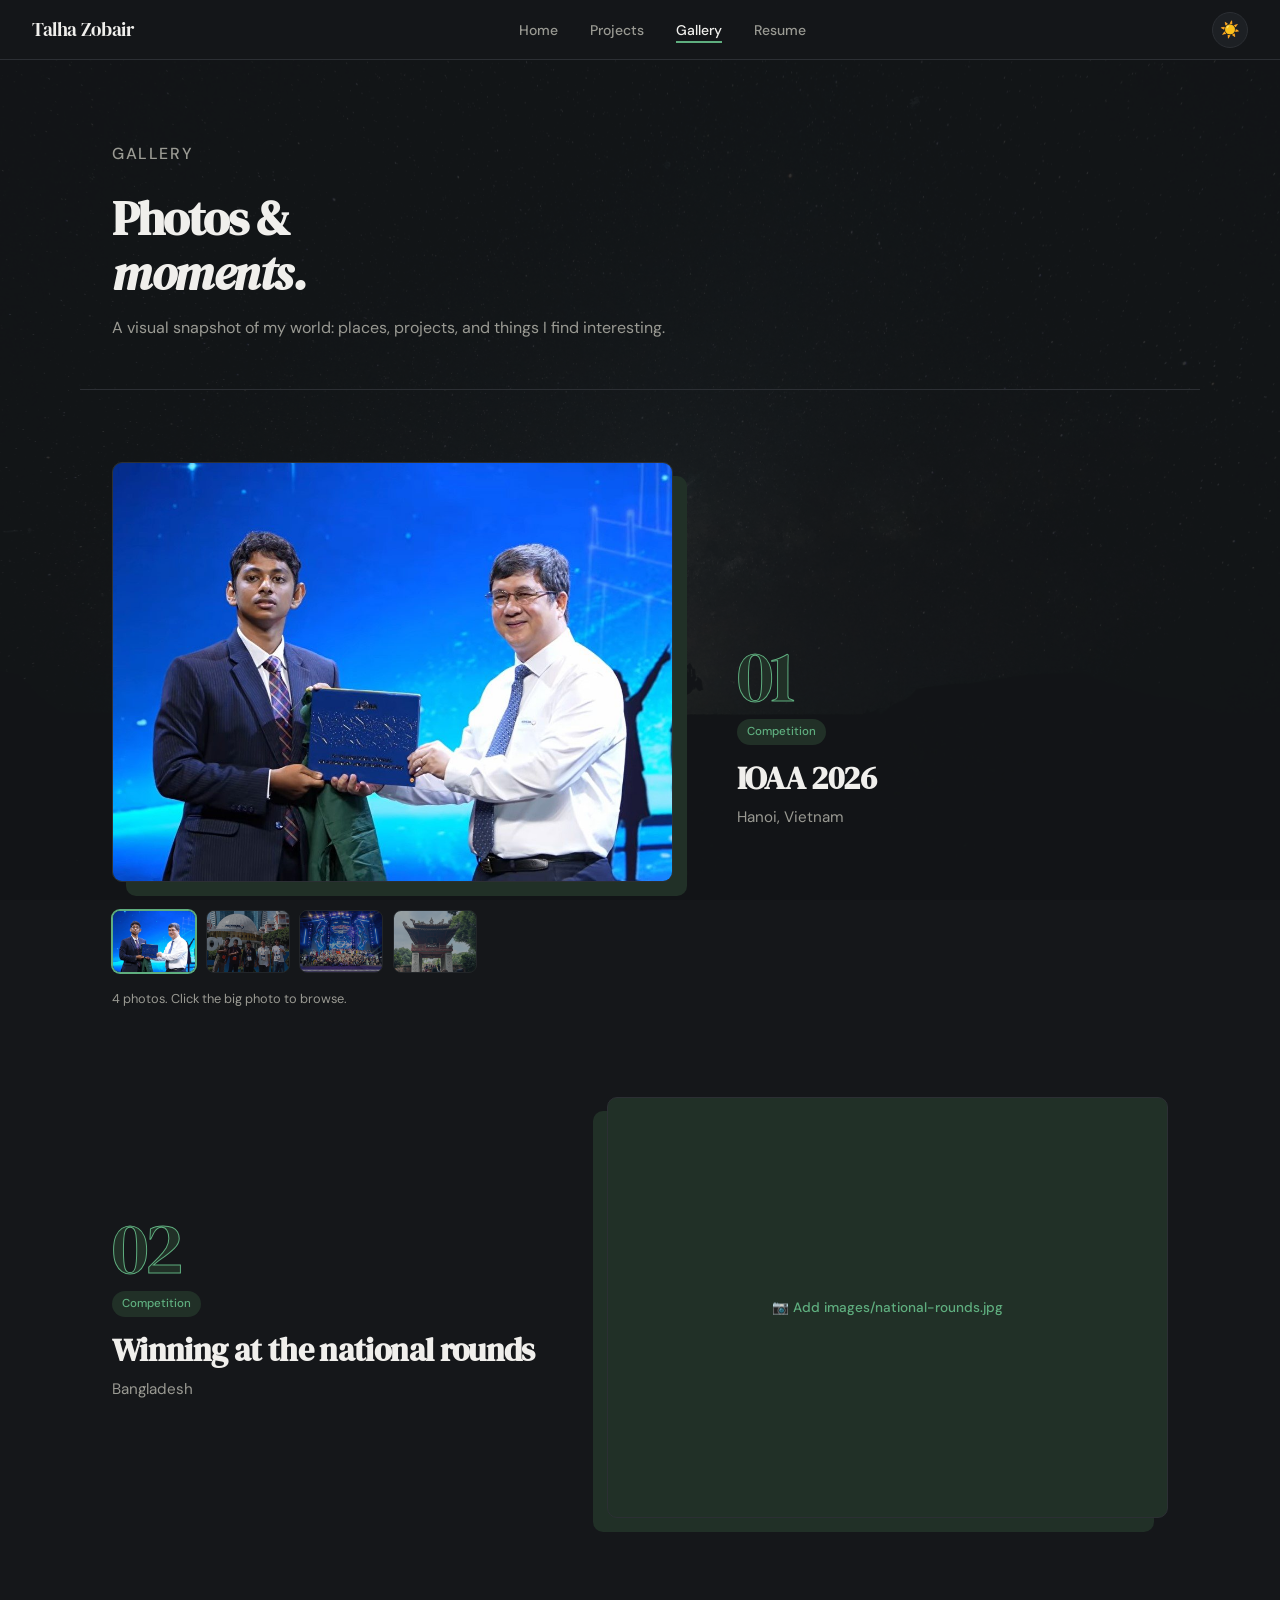
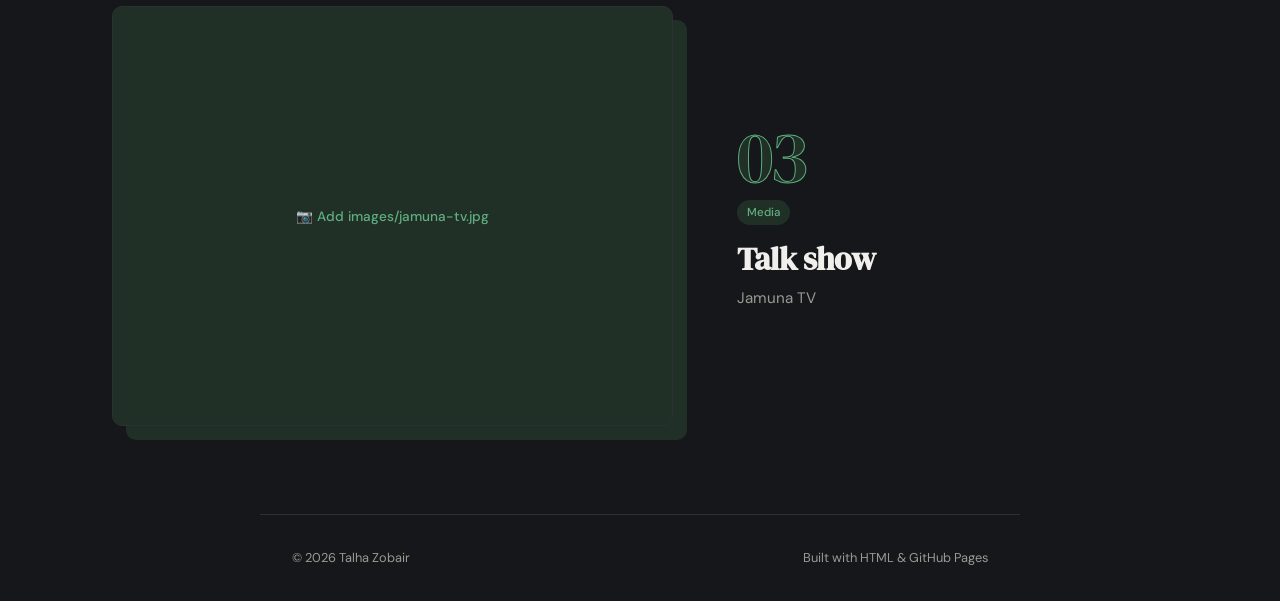
==== commit 32cf5def: "Add files via upload" ====
--- a/gallery.html
+++ b/gallery.html
@@ -25,7 +25,7 @@
       align-items: center;
     }
     .zig:nth-child(even) { grid-template-columns: 1fr 1.3fr; }
-    .zig:nth-child(even) .zig-photo { order: 2; }
+    .zig:nth-child(even) .zig-media { order: 2; }
 
     .zig-photo {
       position: relative; display: block; width: 100%;
@@ -38,7 +38,7 @@
     .zig:nth-child(even) .zig-photo { box-shadow: -14px 14px 0 var(--accent-light); }
     .zig-photo:hover { transform: translateY(-4px); border-color: var(--accent); }
     .zig-photo:focus-visible { outline: 2px solid var(--accent); outline-offset: 4px; }
-    .zig-photo img { width: 100%; height: 100%; object-fit: cover; display: block; }
+    .zig-photo img { width: 100%; height: 100%; object-fit: cover; display: block; transition: opacity 0.25s; }
 
     /* shown when the image file is not uploaded yet */
     .zig-photo.is-missing { cursor: default; }
@@ -63,6 +63,40 @@
     .zig-meta { font-size: 0.95rem; color: var(--muted); }
     .zig-text .tag { display: inline-block; }
 
+    .zig-media { min-width: 0; }
+
+    /* thumbnails for slots with several photos */
+    .zig-thumbs { display: flex; gap: 0.6rem; margin-top: 1.75rem; flex-wrap: wrap; }
+    .thumb {
+      position: relative; width: 84px; aspect-ratio: 4 / 3; padding: 0;
+      border: 1px solid var(--border); border-radius: 8px; overflow: hidden;
+      background: var(--accent-light); cursor: pointer; opacity: 0.6;
+      transition: opacity 0.2s, border-color 0.2s, transform 0.2s;
+    }
+    .thumb:hover { opacity: 1; transform: translateY(-2px); }
+    .thumb.active { opacity: 1; border-color: var(--accent); box-shadow: 0 0 0 1px var(--accent); }
+    .thumb:focus-visible { outline: 2px solid var(--accent); outline-offset: 2px; }
+    .thumb img { width: 100%; height: 100%; object-fit: cover; display: block; }
+    .thumb.is-missing img { display: none; }
+    .thumb.is-missing::after {
+      content: "📷"; position: absolute; inset: 0;
+      display: flex; align-items: center; justify-content: center; font-size: 1rem;
+    }
+    .zig-count { margin-top: 0.9rem; font-size: 0.8rem; color: var(--muted); }
+
+    /* LIGHTBOX NAV */
+    .lightbox-nav {
+      position: absolute; top: 50%; transform: translateY(-50%);
+      width: 44px; height: 44px; border-radius: 50%;
+      border: 1px solid rgba(255,255,255,0.25); background: rgba(0,0,0,0.45);
+      color: white; font-size: 1.4rem; line-height: 1; cursor: pointer;
+    }
+    .lightbox-nav:hover { background: rgba(255,255,255,0.15); }
+    .lightbox-prev { left: 1.25rem; }
+    .lightbox-next { right: 1.25rem; }
+    .lightbox-nav[hidden] { display: none; }
+    .lightbox-count { color: #aaa; font-size: 0.78rem; margin-top: 6px; }
+
     /* LIGHTBOX */
     .lightbox {
       display: none; position: fixed; inset: 0;
@@ -83,7 +117,7 @@
     @media (max-width: 800px) {
       .zig-list { gap: 3.5rem; }
       .zig, .zig:nth-child(even) { grid-template-columns: 1fr; gap: 1.75rem; }
-      .zig:nth-child(even) .zig-photo { order: 0; }
+      .zig:nth-child(even) .zig-media { order: 0; }
       .zig-photo, .zig:nth-child(even) .zig-photo { box-shadow: 8px 8px 0 var(--accent-light); }
       .zig-num { font-size: 3.2rem; }
     }
@@ -112,6 +146,8 @@
 
   <div class="lightbox" id="lightbox">
     <button class="lightbox-close" id="lb-close" aria-label="Close photo">✕</button>
+    <button class="lightbox-nav lightbox-prev" id="lb-prev" aria-label="Previous photo" hidden>&#8249;</button>
+    <button class="lightbox-nav lightbox-next" id="lb-next" aria-label="Next photo" hidden>&#8250;</button>
     <img src="" id="lb-img" alt="Photo"/>
     <div class="lightbox-caption" id="lb-caption"></div>
   </div>
@@ -128,11 +164,35 @@
       <div class="zig-list">
 
         <article class="zig reveal">
-          <button class="zig-photo" type="button" data-file="images/ioaa-hanoi.jpg"
-                  data-src="images/ioaa-hanoi.jpg" data-caption="IOAA 2026" data-meta="Hanoi, Vietnam"
-                  aria-label="Open photo: IOAA 2026">
-            <img src="images/ioaa-hanoi.jpg" alt="IOAA 2026, Hanoi, Vietnam" loading="lazy">
-          </button>
+          <div class="zig-media">
+            <button class="zig-photo" type="button" data-file="images/ioaa-award.jpg"
+                    data-src="images/ioaa-award.jpg" data-caption="IOAA 2026: award moment" data-meta="Hanoi, Vietnam"
+                    aria-label="Open photo: IOAA 2026: award moment">
+              <img src="images/ioaa-award.jpg" alt="IOAA 2026 award moment, Hanoi">
+            </button>
+            <div class="zig-thumbs">
+              <button type="button" class="thumb active" data-src="images/ioaa-award.jpg"
+                      data-caption="IOAA 2026: award moment" data-meta="Hanoi, Vietnam" data-alt="IOAA 2026 award moment, Hanoi"
+                      aria-label="Show photo: IOAA 2026: award moment">
+                <img src="images/ioaa-award.jpg" alt="">
+              </button>
+              <button type="button" class="thumb" data-src="images/ioaa-team.jpg"
+                      data-caption="IOAA 2026: team photo" data-meta="Hanoi, Vietnam" data-alt="Team photo in front of the IOAA sign at Phenikaa University, Hanoi" data-pos="center 30%"
+                      aria-label="Show photo: IOAA 2026: team photo">
+                <img src="images/ioaa-team.jpg" alt="" style="object-position:center 30%">
+              </button>
+              <button type="button" class="thumb" data-src="images/ioaa-group.jpg"
+                      data-caption="IOAA 2026: cultural and artistic exchange program" data-meta="Hanoi, Vietnam" data-alt="Group photo of participants in front of the IOAA 2026 stage, Hanoi"
+                      aria-label="Show photo: IOAA 2026: cultural and artistic exchange program">
+                <img src="images/ioaa-group.jpg" alt="">
+              </button>
+              <button type="button" class="thumb" data-src="images/hanoi-temple.jpg"
+                      data-caption="Khue Van Cac, Temple of Literature" data-meta="Hanoi, Vietnam" data-alt="Khue Van Cac pavilion at the Temple of Literature in Hanoi" data-pos="center 20%"
+                      aria-label="Show photo: Khue Van Cac, Temple of Literature">
+                <img src="images/hanoi-temple.jpg" alt="" style="object-position:center 20%">
+              </button>
+            </div>
+          </div>
           <div class="zig-text">
             <div class="zig-num">01</div>
             <span class="tag">Competition</span>
@@ -142,11 +202,13 @@
         </article>
 
         <article class="zig reveal">
-          <button class="zig-photo" type="button" data-file="images/national-rounds.jpg"
-                  data-src="images/national-rounds.jpg" data-caption="Winning at the national rounds" data-meta="Bangladesh"
-                  aria-label="Open photo: Winning at the national rounds">
-            <img src="images/national-rounds.jpg" alt="Winning at the national rounds, Bangladesh" loading="lazy">
-          </button>
+          <div class="zig-media">
+            <button class="zig-photo" type="button" data-file="images/national-rounds.jpg"
+                    data-src="images/national-rounds.jpg" data-caption="Winning at the national rounds" data-meta="Bangladesh"
+                    aria-label="Open photo: Winning at the national rounds">
+              <img src="images/national-rounds.jpg" alt="Winning at the national rounds">
+            </button>
+          </div>
           <div class="zig-text">
             <div class="zig-num">02</div>
             <span class="tag">Competition</span>
@@ -156,11 +218,13 @@
         </article>
 
         <article class="zig reveal">
-          <button class="zig-photo" type="button" data-file="images/jamuna-tv.jpg"
-                  data-src="images/jamuna-tv.jpg" data-caption="Talk show" data-meta="Jamuna TV"
-                  aria-label="Open photo: Talk show">
-            <img src="images/jamuna-tv.jpg" alt="Talk show, Jamuna TV" loading="lazy">
-          </button>
+          <div class="zig-media">
+            <button class="zig-photo" type="button" data-file="images/jamuna-tv.jpg"
+                    data-src="images/jamuna-tv.jpg" data-caption="Talk show" data-meta="Jamuna TV"
+                    aria-label="Open photo: Talk show">
+              <img src="images/jamuna-tv.jpg" alt="Talk show at Jamuna TV">
+            </button>
+          </div>
           <div class="zig-text">
             <div class="zig-num">03</div>
             <span class="tag">Media</span>
@@ -170,12 +234,14 @@
         </article>
 
         <!--
-          TO ADD A NEW PHOTO: copy one <article class="zig reveal"> block above,
-          paste it after the last one, then change:
-            1. the file name in data-file, data-src and src (upload the image to /images)
-            2. data-caption / data-meta / alt / the title and meta lines
-            3. the number (04, 05, ...) and the tag
-          The left/right zigzag order happens automatically.
+          TO ADD A NEW SLOT: copy one single-photo <article class="zig reveal"> block (e.g. 02),
+          paste it after the last one, then change the file name (data-file, data-src, src),
+          the caption/meta/alt, the number and the tag. Left/right order is automatic.
+
+          TO ADD MORE PHOTOS TO A SLOT: copy the IOAA block (01). Each photo is one
+          <button class="thumb"> line in the thumbnails row. Add another one with its
+          own data-src / data-caption / data-meta. The first thumb is the main photo.
+          Optional: data-pos="center 20%" sets which part of a tall photo stays visible.
         -->
       </div>
     </section>
@@ -192,32 +258,120 @@
     const lb = document.getElementById('lightbox');
     const lbImg = document.getElementById('lb-img');
     const lbCap = document.getElementById('lb-caption');
-
-    // Mark photos whose file is not uploaded yet
-    document.querySelectorAll('.zig-photo img').forEach(img => {
-      const mark = () => img.closest('.zig-photo').classList.add('is-missing');
-      if (img.complete && img.naturalWidth === 0) mark();
-      img.addEventListener('error', mark);
-    });
-
-    // Open lightbox on click
-    document.querySelectorAll('.zig-photo').forEach(btn => {
-      btn.addEventListener('click', () => {
-        if (btn.classList.contains('is-missing')) return;
-        lbImg.src = btn.dataset.src;
-        lbImg.alt = btn.dataset.caption;
-        lbCap.textContent = btn.dataset.caption;
-        const meta = document.createElement('span');
-        meta.textContent = btn.dataset.meta;
-        lbCap.appendChild(meta);
+    const lbPrev = document.getElementById('lb-prev');
+    const lbNext = document.getElementById('lb-next');
+
+    let items = [], idx = 0;
+
+    // photos of a slot that actually exist
+    function slotPhotos(slot) {
+      const thumbs = [...slot.querySelectorAll('.thumb')];
+      if (thumbs.length) {
+        return thumbs.filter(t => !t.classList.contains('is-missing'))
+          .map(t => ({ src: t.dataset.src, caption: t.dataset.caption, meta: t.dataset.meta, alt: t.dataset.alt || t.dataset.caption }));
+      }
+      const m = slot.querySelector('.zig-photo');
+      return m.classList.contains('is-missing') ? [] :
+        [{ src: m.dataset.src, caption: m.dataset.caption, meta: m.dataset.meta, alt: m.dataset.caption }];
+    }
+
+    // show a thumbnail's photo as the slot's main photo
+    function selectThumb(slot, thumb) {
+      const main = slot.querySelector('.zig-photo');
+      const img = main.querySelector('img');
+      main.dataset.src = thumb.dataset.src;
+      main.dataset.file = thumb.dataset.src;
+      main.dataset.caption = thumb.dataset.caption;
+      main.dataset.meta = thumb.dataset.meta;
+      main.setAttribute('aria-label', 'Open photo: ' + thumb.dataset.caption);
+      img.style.objectPosition = thumb.dataset.pos || '';
+      img.alt = thumb.dataset.alt || thumb.dataset.caption;
+      main.classList.remove('is-missing');
+      img.src = thumb.dataset.src;
+      slot.querySelectorAll('.thumb').forEach(t => {
+        t.classList.toggle('active', t === thumb);
+        t.setAttribute('aria-current', t === thumb ? 'true' : 'false');
+      });
+    }
+
+    document.querySelectorAll('.zig').forEach(slot => {
+      const main = slot.querySelector('.zig-photo');
+      const mainImg = main.querySelector('img');
+      const thumbs = [...slot.querySelectorAll('.thumb')];
+
+      // main image missing -> placeholder (or jump to the next photo that exists)
+      const mainMissing = () => {
+        const cur = thumbs.find(t => t.classList.contains('active'));
+        const next = thumbs.find(t => t !== cur && !t.classList.contains('is-missing'));
+        if (cur) cur.classList.add('is-missing');
+        if (next && cur) selectThumb(slot, next); else main.classList.add('is-missing');
+      };
+      mainImg.addEventListener('error', mainMissing);
+      mainImg.addEventListener('load', () => main.classList.remove('is-missing'));
+      if (mainImg.complete && mainImg.naturalWidth === 0) mainMissing();
+
+      thumbs.forEach(t => {
+        const ti = t.querySelector('img');
+        const mark = () => { if (t.classList.contains('active')) return; t.classList.add('is-missing'); };
+        ti.addEventListener('error', mark);
+        if (ti.complete && ti.naturalWidth === 0) mark();
+        t.addEventListener('click', () => { if (!t.classList.contains('is-missing')) selectThumb(slot, t); });
+      });
+
+      // a slot with several photos shows how many there are
+      if (thumbs.length > 1) {
+        const c = document.createElement('p');
+        c.className = 'zig-count';
+        c.textContent = thumbs.length + ' photos. Click the big photo to browse.';
+        slot.querySelector('.zig-thumbs').after(c);
+      }
+
+      main.addEventListener('click', () => {
+        if (main.classList.contains('is-missing')) return;
+        items = slotPhotos(slot);
+        idx = Math.max(0, items.findIndex(p => p.src === main.dataset.src));
+        showLb();
         lb.classList.add('open');
       });
     });
 
+    function showLb() {
+      const p = items[idx];
+      lbImg.src = p.src;
+      lbImg.alt = p.alt;
+      lbCap.textContent = p.caption;
+      const meta = document.createElement('span');
+      meta.textContent = p.meta;
+      lbCap.appendChild(meta);
+      if (items.length > 1) {
+        const n = document.createElement('div');
+        n.className = 'lightbox-count';
+        n.textContent = (idx + 1) + ' / ' + items.length;
+        lbCap.appendChild(n);
+      }
+      lbPrev.hidden = lbNext.hidden = items.length < 2;
+    }
+    const step = d => { if (items.length > 1) { idx = (idx + d + items.length) % items.length; showLb(); } };
     const closeLb = () => lb.classList.remove('open');
+
+    lbPrev.addEventListener('click', e => { e.stopPropagation(); step(-1); });
+    lbNext.addEventListener('click', e => { e.stopPropagation(); step(1); });
     document.getElementById('lb-close').addEventListener('click', closeLb);
     lb.addEventListener('click', e => { if (e.target === lb) closeLb(); });
-    document.addEventListener('keydown', e => { if (e.key === 'Escape') closeLb(); });
+    document.addEventListener('keydown', e => {
+      if (!lb.classList.contains('open')) return;
+      if (e.key === 'Escape') closeLb();
+      if (e.key === 'ArrowLeft') step(-1);
+      if (e.key === 'ArrowRight') step(1);
+    });
+    // swipe on phones
+    let tx = null;
+    lb.addEventListener('touchstart', e => { tx = e.touches[0].clientX; }, { passive: true });
+    lb.addEventListener('touchend', e => {
+      if (tx === null) return;
+      const dx = e.changedTouches[0].clientX - tx; tx = null;
+      if (Math.abs(dx) > 50) step(dx < 0 ? 1 : -1);
+    });
   </script>
 </body>
 </html>
--- a/style.css
+++ b/style.css
@@ -247,3 +247,12 @@
 [data-theme="dark"] nav { background: rgba(21, 23, 26, 0.93); }
 [data-theme="dark"] .page-transition { background: rgba(21, 23, 26, 0.95); }
 [data-theme="dark"] .btn-primary:hover { background: #d8d8d4; }
+
+/* EMAIL LINE (contact) */
+.email-line { display: flex; flex-wrap: wrap; align-items: center; gap: 10px 12px; margin-top: 1.5rem; padding-top: 1.25rem; border-top: 1px solid var(--border); font-size: 0.9rem; color: var(--muted); }
+.email-addr { color: var(--text); font-weight: 500; text-decoration: none; border-bottom: 1px solid var(--accent); word-break: break-all; }
+.email-addr:hover { color: var(--accent); }
+.copy-btn { font: inherit; font-size: 0.8rem; font-weight: 500; padding: 5px 12px; border-radius: 100px; border: 1px solid var(--border); background: var(--bg); color: var(--text); cursor: pointer; transition: border-color 0.2s, color 0.2s; }
+.copy-btn:hover { border-color: var(--accent); color: var(--accent); }
+.email-gmail { font-size: 0.8rem; font-weight: 500; color: var(--accent); text-decoration: none; }
+.email-gmail:hover { text-decoration: underline; }
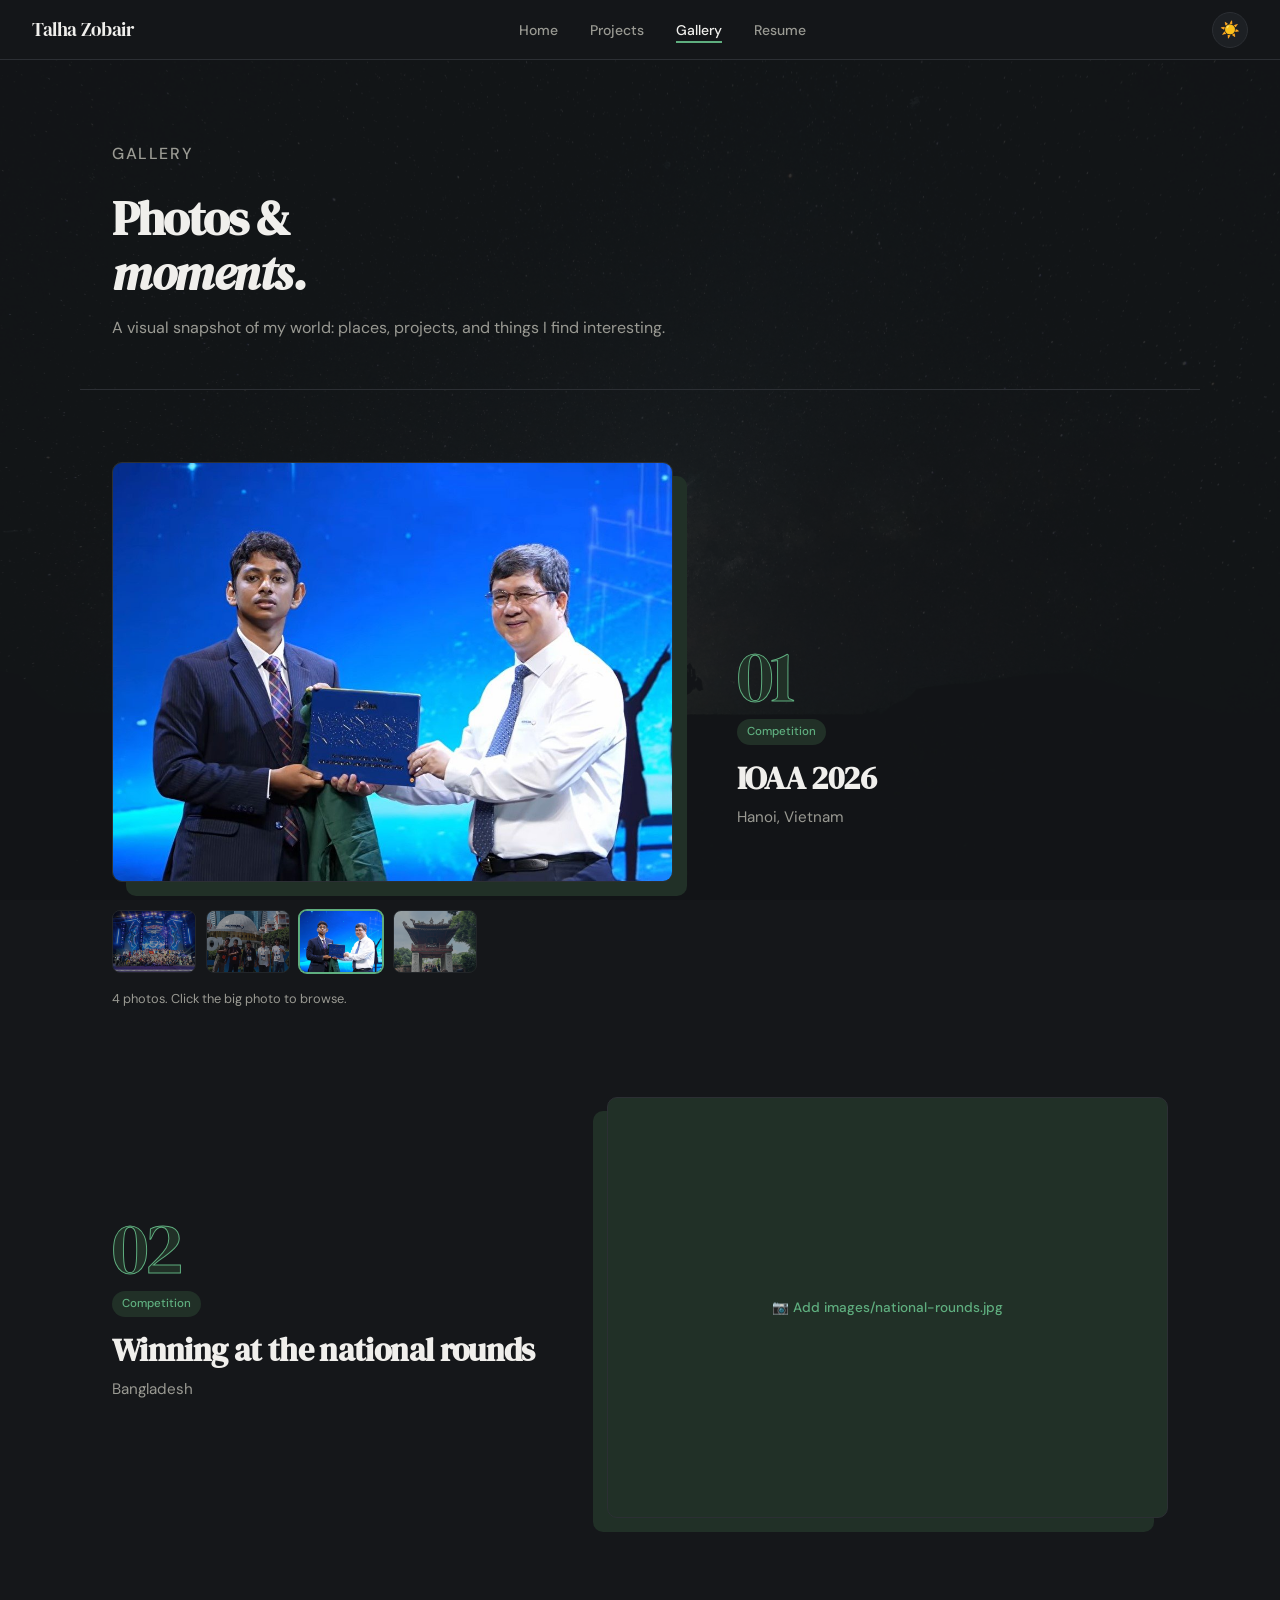
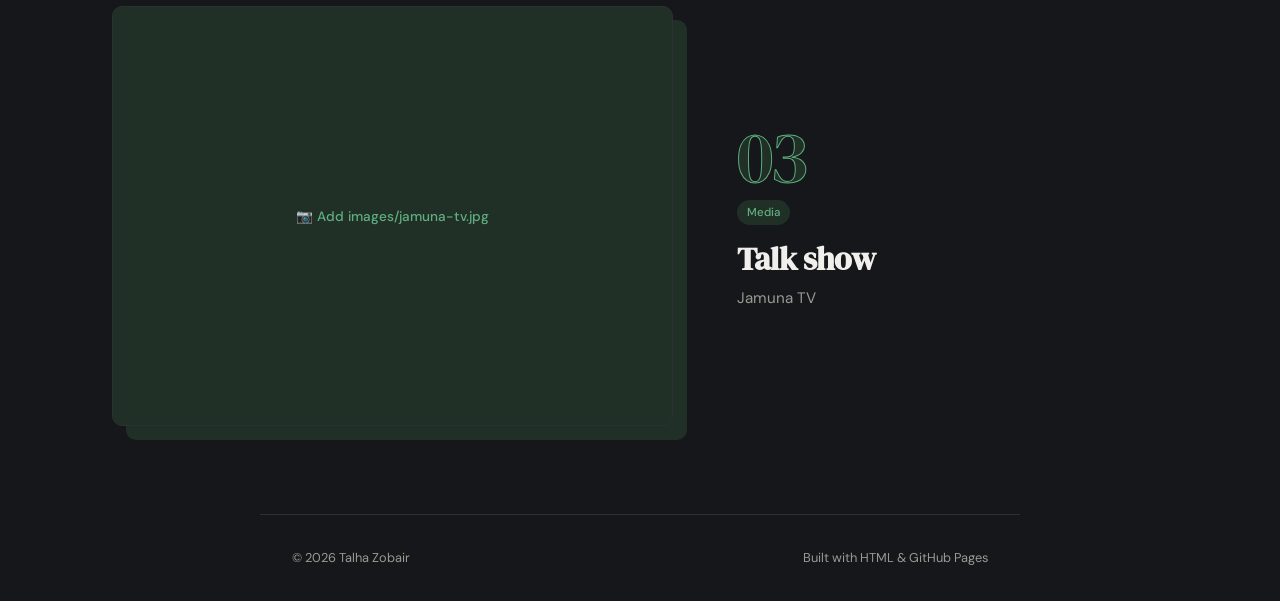
==== commit 8a3b4e92: "Update gallery.html" ====
--- a/gallery.html
+++ b/gallery.html
@@ -170,27 +170,30 @@
                     aria-label="Open photo: IOAA 2026: award moment">
               <img src="images/ioaa-award.jpg" alt="IOAA 2026 award moment, Hanoi">
             </button>
-            <div class="zig-thumbs">
+           <div class="zig-thumbs">
+              
+              <button type="button" class="thumb" data-src="images/ioaa-group.jpg"
+                      data-caption="IOAA 2026: cultural and artistic exchange program" data-meta="Hanoi, Vietnam" data-alt="Group photo of participants in front of the IOAA 2026 stage, Hanoi"
+                      aria-label="Show photo: IOAA 2026: cultural and artistic exchange program">
+                <img src="images/ioaa-group.jpg" alt="">
+              </button>
+             <button type="button" class="thumb" data-src="images/ioaa-team.jpg"
+                      data-caption="IOAA 2026: team photo" data-meta="Hanoi, Vietnam" data-alt="Team photo in front of the IOAA sign at Phenikaa University, Hanoi" data-pos="center 30%"
+                      aria-label="Show photo: IOAA 2026: team photo">
+                <img src="images/ioaa-team.jpg" alt="" style="object-position:center 30%">
+              </button>
+                          
               <button type="button" class="thumb active" data-src="images/ioaa-award.jpg"
                       data-caption="IOAA 2026: award moment" data-meta="Hanoi, Vietnam" data-alt="IOAA 2026 award moment, Hanoi"
                       aria-label="Show photo: IOAA 2026: award moment">
                 <img src="images/ioaa-award.jpg" alt="">
-              </button>
-              <button type="button" class="thumb" data-src="images/ioaa-team.jpg"
-                      data-caption="IOAA 2026: team photo" data-meta="Hanoi, Vietnam" data-alt="Team photo in front of the IOAA sign at Phenikaa University, Hanoi" data-pos="center 30%"
-                      aria-label="Show photo: IOAA 2026: team photo">
-                <img src="images/ioaa-team.jpg" alt="" style="object-position:center 30%">
-              </button>
-              <button type="button" class="thumb" data-src="images/ioaa-group.jpg"
-                      data-caption="IOAA 2026: cultural and artistic exchange program" data-meta="Hanoi, Vietnam" data-alt="Group photo of participants in front of the IOAA 2026 stage, Hanoi"
-                      aria-label="Show photo: IOAA 2026: cultural and artistic exchange program">
-                <img src="images/ioaa-group.jpg" alt="">
               </button>
               <button type="button" class="thumb" data-src="images/hanoi-temple.jpg"
                       data-caption="Khue Van Cac, Temple of Literature" data-meta="Hanoi, Vietnam" data-alt="Khue Van Cac pavilion at the Temple of Literature in Hanoi" data-pos="center 20%"
                       aria-label="Show photo: Khue Van Cac, Temple of Literature">
                 <img src="images/hanoi-temple.jpg" alt="" style="object-position:center 20%">
               </button>
+           
             </div>
           </div>
           <div class="zig-text">
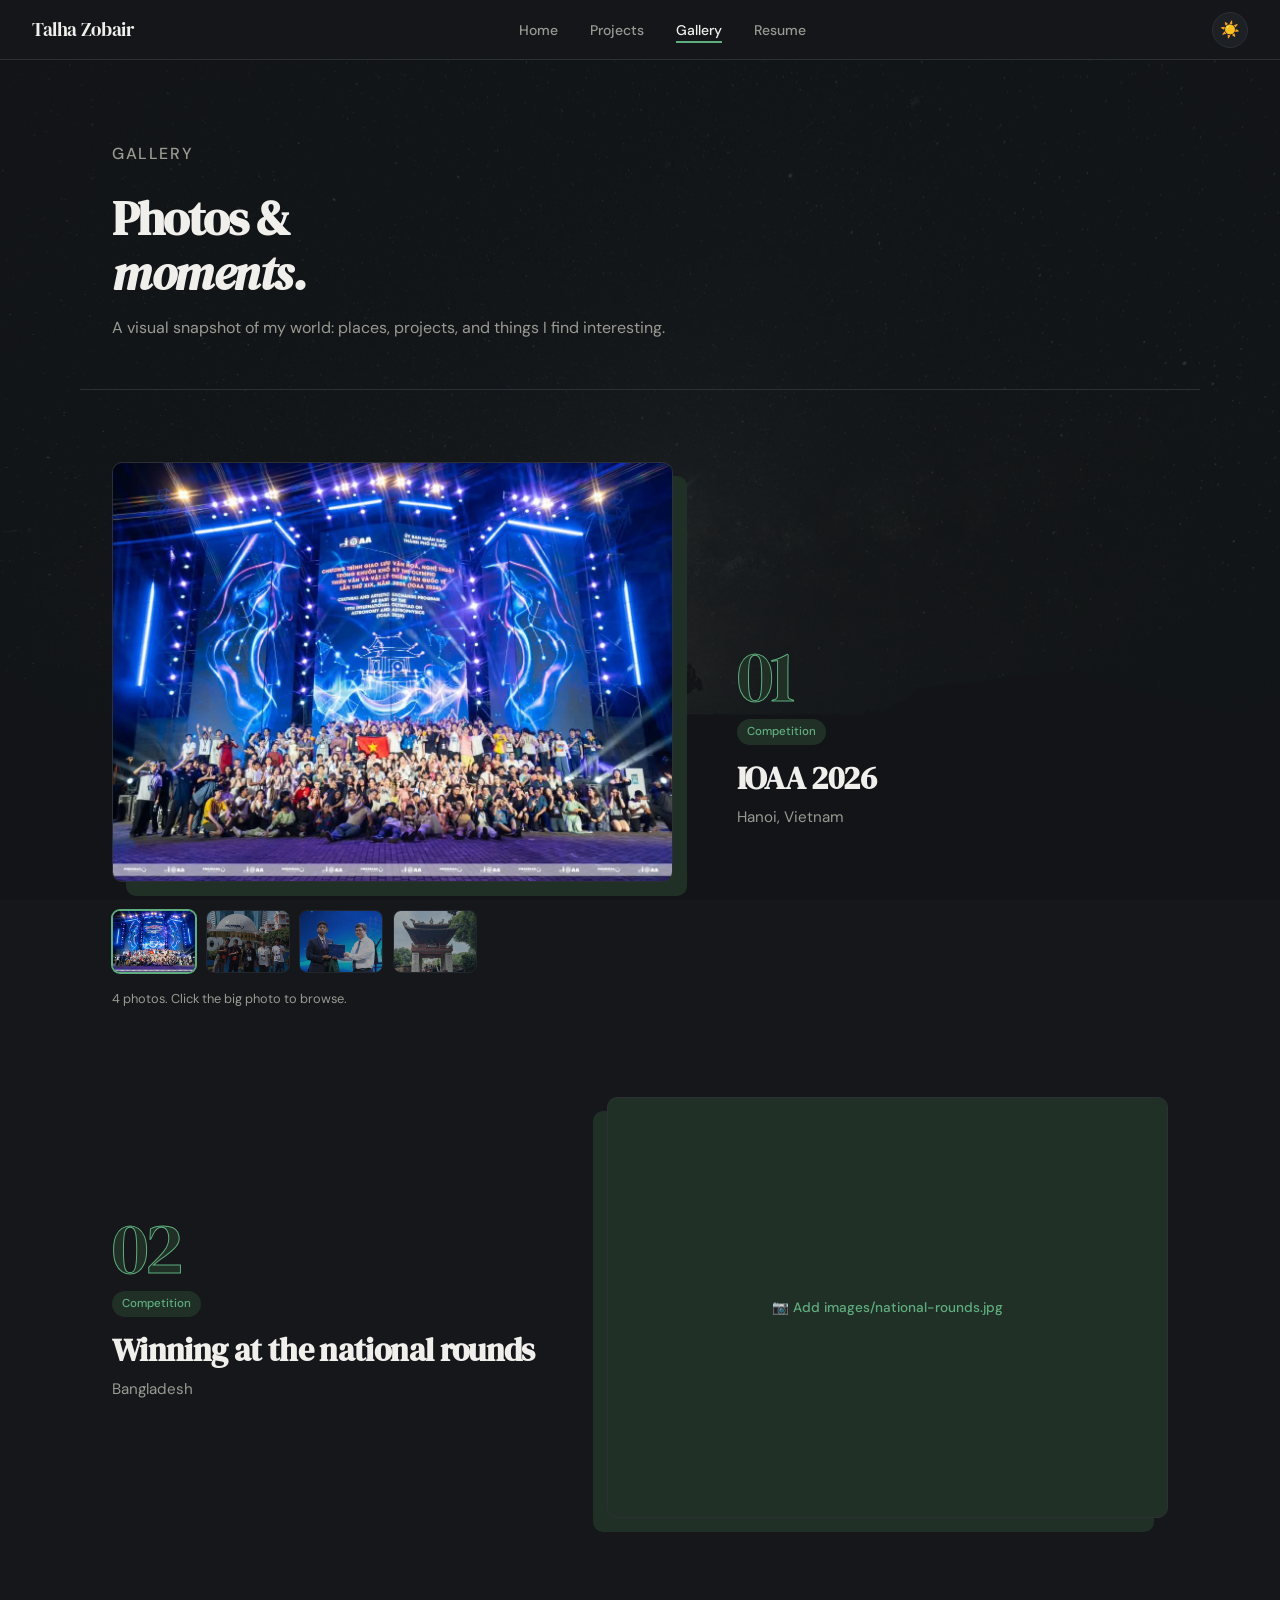
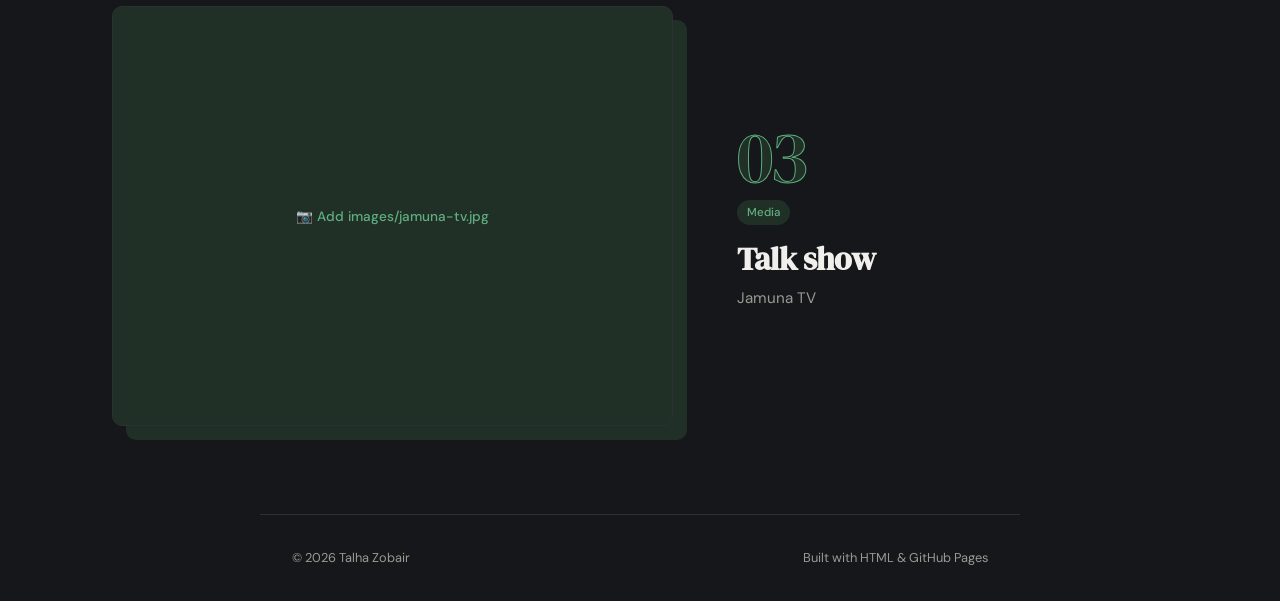
==== commit e78de879: "Add files via upload" ====
--- a/gallery.html
+++ b/gallery.html
@@ -170,20 +170,18 @@
                     aria-label="Open photo: IOAA 2026: award moment">
               <img src="images/ioaa-award.jpg" alt="IOAA 2026 award moment, Hanoi">
             </button>
-           <div class="zig-thumbs">
-              
-              <button type="button" class="thumb" data-src="images/ioaa-group.jpg"
+            <div class="zig-thumbs">
+              <button type="button" class="thumb active" data-src="images/ioaa-group.jpg"
                       data-caption="IOAA 2026: cultural and artistic exchange program" data-meta="Hanoi, Vietnam" data-alt="Group photo of participants in front of the IOAA 2026 stage, Hanoi"
                       aria-label="Show photo: IOAA 2026: cultural and artistic exchange program">
                 <img src="images/ioaa-group.jpg" alt="">
               </button>
-             <button type="button" class="thumb" data-src="images/ioaa-team.jpg"
+              <button type="button" class="thumb" data-src="images/ioaa-team.jpg"
                       data-caption="IOAA 2026: team photo" data-meta="Hanoi, Vietnam" data-alt="Team photo in front of the IOAA sign at Phenikaa University, Hanoi" data-pos="center 30%"
                       aria-label="Show photo: IOAA 2026: team photo">
                 <img src="images/ioaa-team.jpg" alt="" style="object-position:center 30%">
               </button>
-                          
-              <button type="button" class="thumb active" data-src="images/ioaa-award.jpg"
+              <button type="button" class="thumb" data-src="images/ioaa-award.jpg"
                       data-caption="IOAA 2026: award moment" data-meta="Hanoi, Vietnam" data-alt="IOAA 2026 award moment, Hanoi"
                       aria-label="Show photo: IOAA 2026: award moment">
                 <img src="images/ioaa-award.jpg" alt="">
@@ -193,7 +191,6 @@
                       aria-label="Show photo: Khue Van Cac, Temple of Literature">
                 <img src="images/hanoi-temple.jpg" alt="" style="object-position:center 20%">
               </button>
-           
             </div>
           </div>
           <div class="zig-text">
@@ -243,7 +240,7 @@
 
           TO ADD MORE PHOTOS TO A SLOT: copy the IOAA block (01). Each photo is one
           <button class="thumb"> line in the thumbnails row. Add another one with its
-          own data-src / data-caption / data-meta. The first thumb is the main photo.
+          own data-src / data-caption / data-meta. The first thumb in the file is always the starting photo. To reorder, just move the thumb lines.
           Optional: data-pos="center 20%" sets which part of a tall photo stays visible.
         -->
       </div>
@@ -301,6 +298,9 @@
       const main = slot.querySelector('.zig-photo');
       const mainImg = main.querySelector('img');
       const thumbs = [...slot.querySelectorAll('.thumb')];
+
+      // the first thumbnail in the file decides the starting (big) photo
+      if (thumbs.length) selectThumb(slot, thumbs[0]);
 
       // main image missing -> placeholder (or jump to the next photo that exists)
       const mainMissing = () => {
